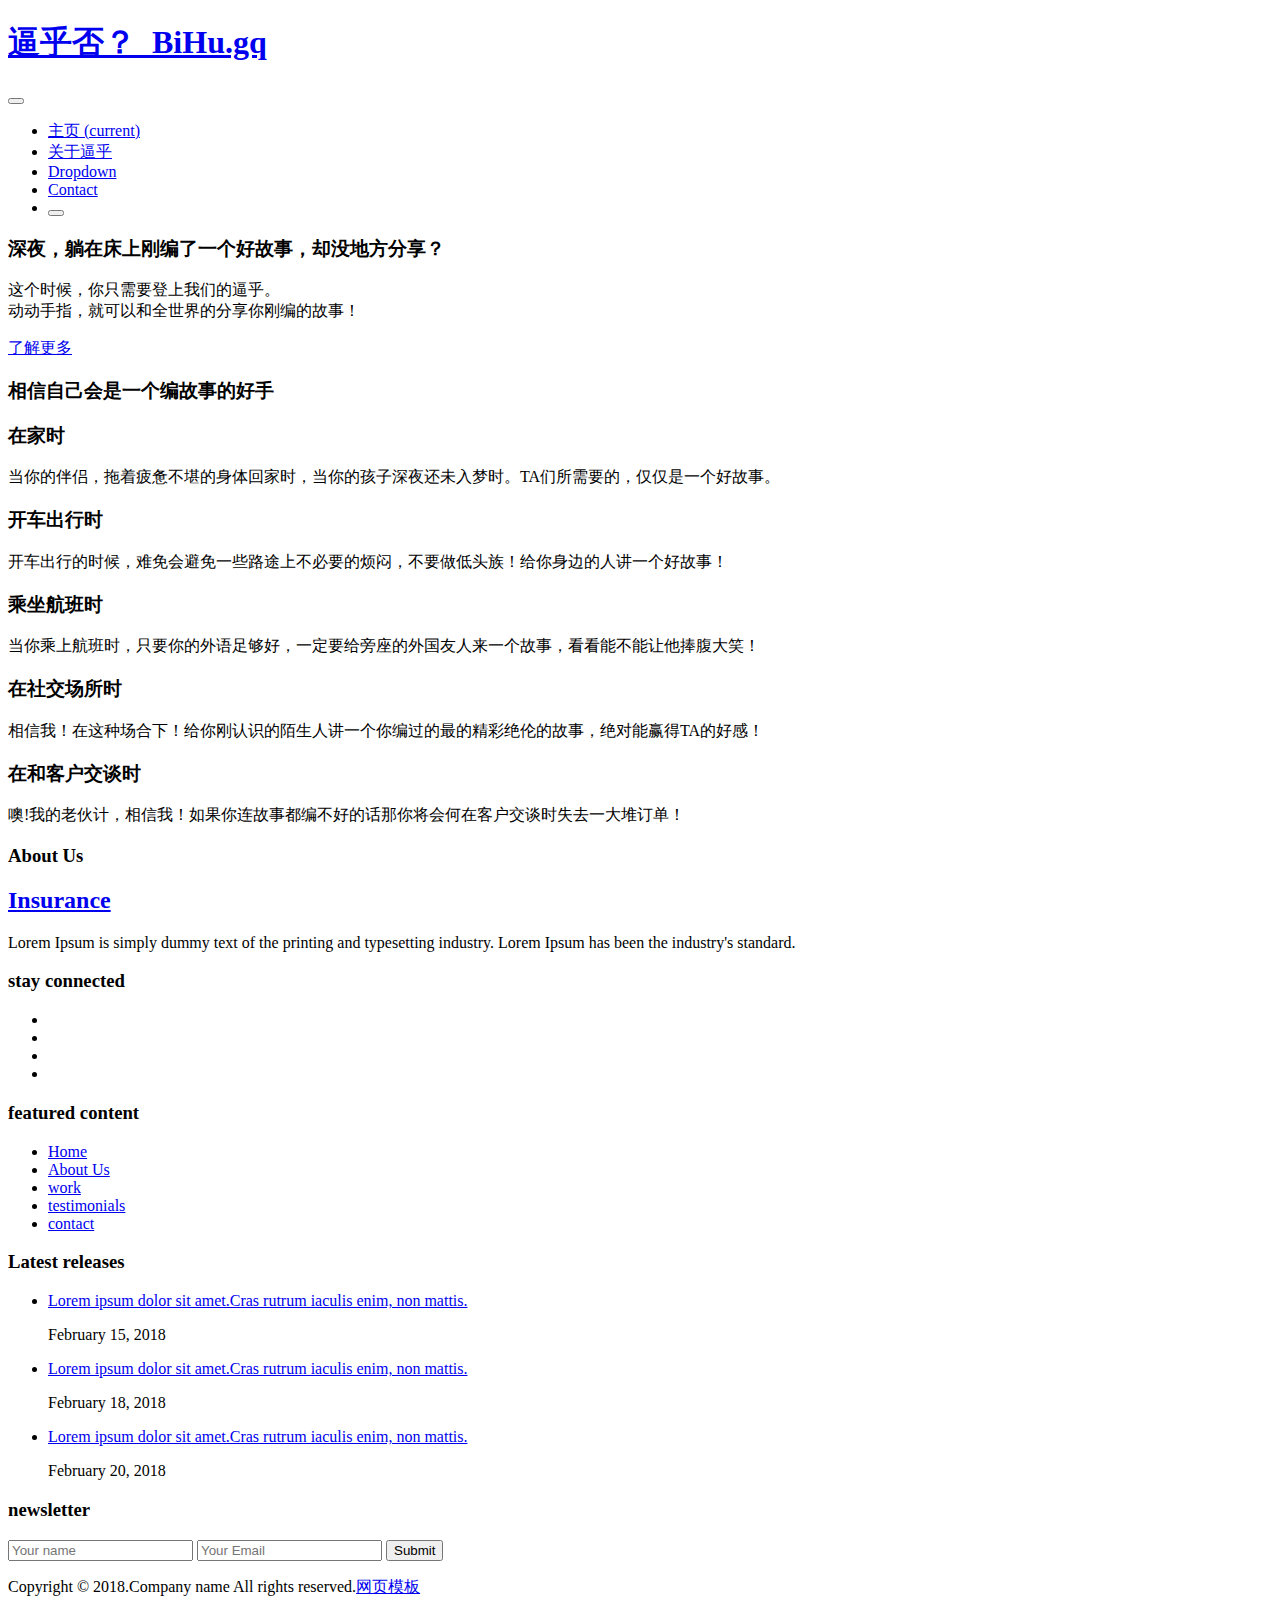
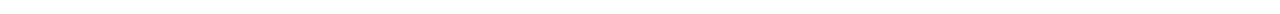
==== index.html @ 13746185 "Add files via upload" ====
<!DOCTYPE html>
<html lang="zxx">

<head>
    <title>Home</title>
    <meta name="viewport" content="width=device-width, initial-scale=1">
    <meta charset="utf-8" />
    <meta name="keywords" content="" />
    <script>
        addEventListener("load", function () {
            setTimeout(hideURLbar, 0);
        }, false);

        function hideURLbar() {
            window.scrollTo(0, 1);
        }
    </script>
    <!-- Custom Theme files -->
    <link href="css/bootstrap.css" type="text/css" rel="stylesheet" media="all">
    <link href="css/style.css" type="text/css" rel="stylesheet" media="all">
    <!-- how it works -->
    <link href="css/timeline.css" type="text/css" rel="stylesheet" media="all">
    <!-- grid hover -->
    <link href="css/hover.css" type="text/css" rel="stylesheet" media="all">
    <!-- font-awesome icons -->
    <link href="css/fontawesome-all.min.css" rel="stylesheet">
    <!-- //Custom Theme files -->
    <!-- online-fonts -->
    <link href="http://fonts.googleapis.com/css?family=Raleway:100,100i,200,200i,300,300i,400,400i,500,500i,600,600i,700,700i,800,800i,900,900i"
        rel="stylesheet">
    <!-- //online-fonts -->
</head>

<body>
    <!-- banner -->
    <div class="banner" id="home">
        <!-- header -->
        <header>
            <nav class="navbar navbar-expand-lg navbar-light bg-gradient-secondary">
                <h1>
                    <a class="navbar-brand text-white" href="index.html">
                        逼乎否？&nbsp;&nbsp;BiHu.gq
                    </a>
                </h1>
                <button class="navbar-toggler ml-md-auto" type="button" data-toggle="collapse" data-target="#navbarSupportedContent"
                    aria-controls="navbarSupportedContent" aria-expanded="false" aria-label="Toggle navigation">
                    <span class="navbar-toggler-icon"></span>
                </button>
                <div class="collapse navbar-collapse" id="navbarSupportedContent">
                    <ul class="navbar-nav ml-lg-auto text-center">
                        <li class="nav-item active  mr-lg-3 mt-lg-0 mt-3">
                            <a class="nav-link" href="index.html">主页
                                <span class="sr-only">(current)</span>
                            </a>
                        </li>
                        <li class="nav-item  mr-lg-3 mt-lg-0 mt-3">
                            <a class="nav-link scroll" href="#about">关于逼乎</a>
                        </li>
                        <li class="nav-item dropdown mr-lg-3 mt-lg-0 mt-3">
                            <a class="nav-link dropdown-toggle" href="#" id="navbarDropdown" role="button" data-toggle="dropdown"
                                aria-haspopup="true" aria-expanded="false">
                                Dropdown
                            </a>                        
                        </li>
                        <li class="nav-item mr-lg-3 mt-lg-0 mt-3">
                            <a class="nav-link scroll" href="#contact">Contact</a>
                        </li>
                        <li>
                        	<a href="join.html">
                        		
                        		<button type="button" class="btn  ml-lg-2 w3ls-btn" data-toggle="modal" aria-pressed="false"
                        		    data-target="#exampleModal">
                        		    <i class="far fa-user-circle"></i>
                        		</button>
                        	</a>
                        </li>
                    </ul>
                </div>

            </nav>
        </header>
        <!-- //header -->
        <div class="container">
            <div class="banner-text">
                <div class="slider-info">
                    <h3>深夜，躺在床上刚编了一个好故事，却没地方分享？</h3>
                    <p class="text-white mt-sm-4 mt-2">这个时候，你只需要登上我们的逼乎。</br>动动手指，就可以和全世界的分享你刚编的故事！</p>
                    <a class="btn btn-primary mt-4 agile-link-bnr scroll" href="#about" role="button">了解更多</a>
                </div>
            </div>
        </div>
    </div>
    <!-- //banner -->
    <!-- about -->
    <div class="about-w3sec py-sm-5" id="about">
        <div class="container py-5">
            <div class="title-section pb-4">
                <h3 class="main-title-agile">相信自己会是一个编故事的好手</h3>
                <span class="title-line">
                </span>
            </div>
            <div class="ins-sec1">
                <div class="row">
                    <div class="col-lg-4">
                        <div class="abt-block mb-lg-0 mb-5">
                            <div class="serv_abs serv_bottom">
                                <i class="fas fa-home"></i>
                            </div>
                            <h3>在家时</h3>
                            <p>当你的伴侣，拖着疲惫不堪的身体回家时，当你的孩子深夜还未入梦时。TA们所需要的，仅仅是一个好故事。</p>
                        </div>
                    </div>
                    <div class="col-lg-4 my-lg-0 my-md-5">
                        <div class="abt-block">
                            <div class="serv_abs serv_bottom">
                                <i class="fas fa-car"></i>
                            </div>
                            <h3>开车出行时</h3>
                            <p>开车出行的时候，难免会避免一些路途上不必要的烦闷，不要做低头族！给你身边的人讲一个好故事！</p>
                        </div>
                    </div>
                    <div class="col-lg-4 mt-lg-0 mt-md-5">
                        <div class="abt-block mt-md-0 mt-5">
                            <div class="serv_abs serv_bottom">
                                <i class="fas fa-plane"></i>
                            </div>
                            <h3>乘坐航班时</h3>
                            <p>当你乘上航班时，只要你的外语足够好，一定要给旁座的外国友人来一个故事，看看能不能让他捧腹大笑！</p>
                        </div>
                    </div>
                </div>
                <div class="row mt-lg-5">
                    <div class="col-lg-8 mx-auto mt-5">
                        <div class="row">
                            <div class="col-lg-6 my-lg-0 my-md-5">
                                <div class="abt-block">
                                    <div class="serv_abs  serv_bottom">
                                        <i class="fas fa-hand-holding-heart"></i>
                                    </div>
                                    <h3>在社交场所时</h3>
                                    <p>相信我！在这种场合下！给你刚认识的陌生人讲一个你编过的最的精彩绝伦的故事，绝对能赢得TA的好感！
                                    </p>
                                </div>
                            </div>
                            <div class="col-lg-6 mt-lg-0 mt-5">
                                <div class="abt-block">
                                    <div class="serv_abs  serv_bottom">
                                        <i class="fas fa-hand-holding-usd"></i>
                                    </div>
                                    <h3>在和客户交谈时</h3>
                                    <p>噢!我的老伙计，相信我！如果你连故事都编不好的话那你将会何在客户交谈时失去一大堆订单！
                                    </p>
                                </div>
                            </div>
                        </div>
                    </div>
                </div>
            </div>
        </div>
    </div>
    <!-- //about -->
    <!-- footer -->
    <div class="footerv4-w3ls" id="footer">
        <div class="footerv4-top">
            <div class="container">
                <div class="row">
                    <div class="col-lg-3 col-sm-6 footv4-left">
                        <h3>About Us</h3>
                        <h2>
                            <a href="index.html">Insurance</a>
                        </h2>
                        <p class="text-white">Lorem Ipsum is simply dummy text of the printing and typesetting
                            industry. Lorem Ipsum
                            has
                            been
                            the
                            industry's standard.</p>
                        <div class="footerv4-social">
                            <h3>stay connected</h3>
                            <ul>
                                <li>
                                    <a href="#">
                                        <span class="fab fa-facebook-f icon_facebook"></span>
                                    </a>
                                </li>
                                <li>
                                    <a href="#">
                                        <span class="fab fa-twitter icon_twitter"></span>
                                    </a>
                                </li>
                                <li>
                                    <a href="#">
                                        <span class="fab fa-dribbble icon_dribbble"></span>
                                    </a>
                                </li>
                                <li>
                                    <a href="#">
                                        <span class="fab fa-google-plus icon_g_plus"></span>
                                    </a>
                                </li>
                            </ul>
                        </div>
                        <!-- //footer social -->

                    </div>
                    <div class="col-lg-3 col-sm-6 footv4-content mt-sm-0 mt-4">
                        <h3>featured content</h3>
                        <ul class="v4-content">
                            <li>
                                <a href="index.html">Home</a>
                            </li>
                            <li>
                                <a href="#about" class="scroll">About Us</a>
                            </li>
                            <li>
                                <a href="#work" class="scroll">work</a>
                            </li>
                            <li>
                                <a href="#testi" class="scroll">testimonials</a>
                            </li>
                            <li>
                                <a href="#contact" class="scroll">contact</a>
                            </li>
                        </ul>
                    </div>
                    <div class="col-lg-3 footv4-left fv4-g3 my-lg-0 my-4">
                        <h3>Latest releases</h3>
                        <ul class="v4-rel">
                            <li>
                                <a href="#">
                                    Lorem ipsum dolor sit amet.Cras rutrum iaculis enim, non mattis.
                                </a>
                                <p class="text-white">February 15, 2018</p>
                            </li>
                            <li>
                                <a href="#">
                                    Lorem ipsum dolor sit amet.Cras rutrum iaculis enim, non mattis.
                                </a>
                                <p class="text-white">February 18, 2018</p>
                            </li>
                            <li>
                                <a href="#">
                                    Lorem ipsum dolor sit amet.Cras rutrum iaculis enim, non mattis.
                                </a>
                                <p class="text-white">February 20, 2018</p>
                            </li>
                        </ul>
                    </div>
                    <div class="col-lg-3 footv4-left">
                        <h3>newsletter</h3>
                        <form action="#" method="post">
                            <input type="text" placeholder="Your name" name="name" required>
                            <input type="email" placeholder="Your Email" name="email" required>
                            <input type="submit" value="Submit">
                        </form>
                    </div>
                </div>
            </div>
            <!-- /footerv4-top -->
        </div>
    </div>
    <!-- //footer -->
    <div class="cpy-right">
        <p>Copyright &copy; 2018.Company name All rights reserved.<a target="_blank" href="http://www.bihu.gq/">&#x7F51;&#x9875;&#x6A21;&#x677F;</a>
        </p>
    </div>
</body>

</html>
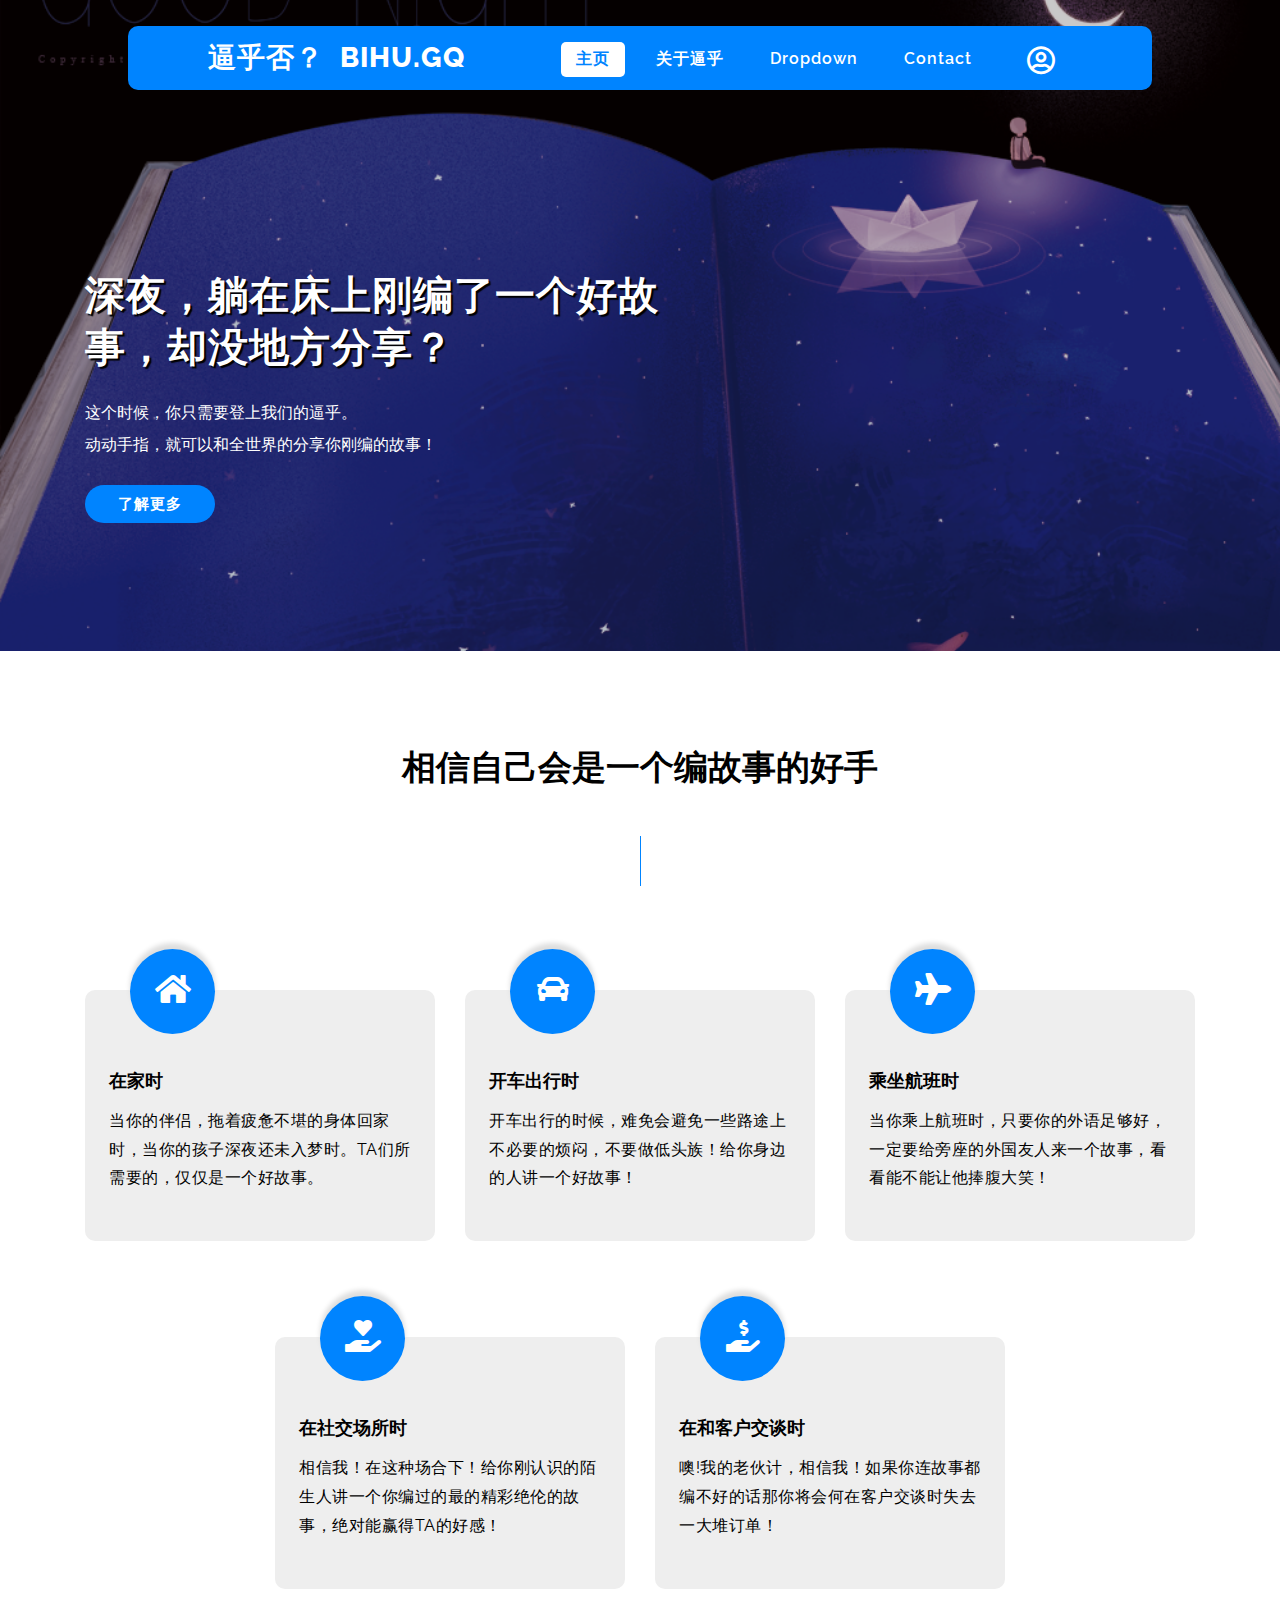
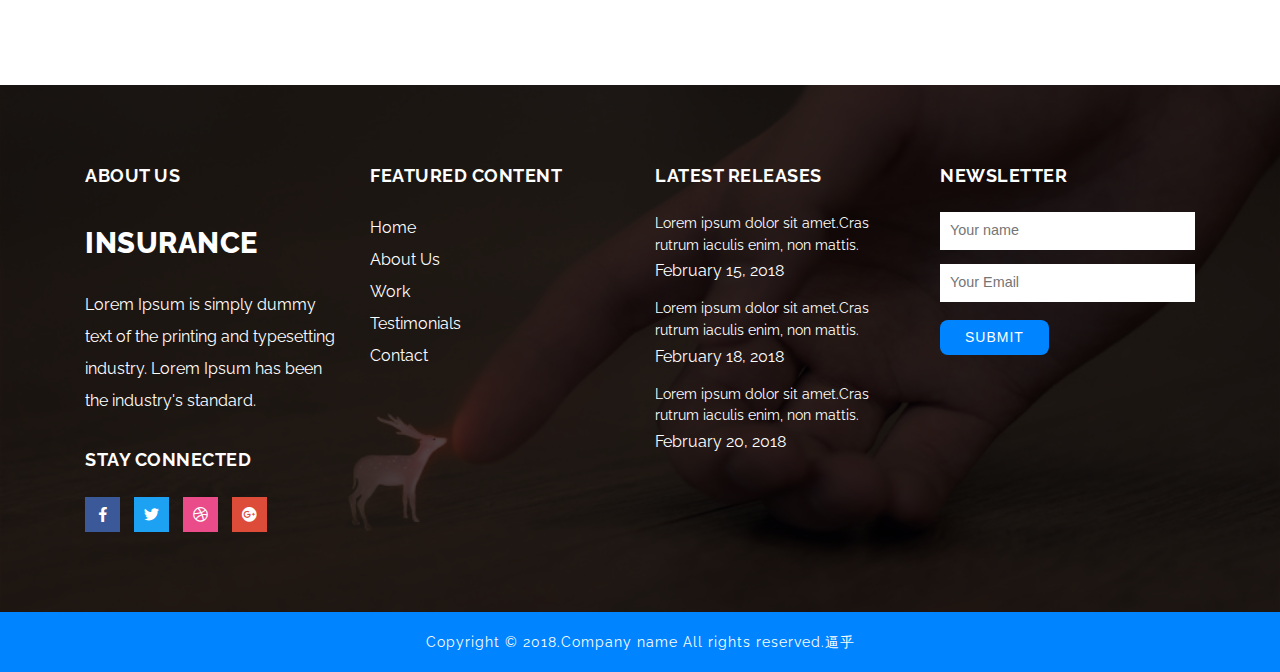
==== commit a0c4faf8: "Update index.html" ====
--- a/index.html
+++ b/index.html
@@ -261,9 +261,9 @@
     </div>
     <!-- //footer -->
     <div class="cpy-right">
-        <p>Copyright &copy; 2018.Company name All rights reserved.<a target="_blank" href="http://www.bihu.gq/">&#x7F51;&#x9875;&#x6A21;&#x677F;</a>
+        <p>Copyright &copy; 2018.Company name All rights reserved.<a  href="http://www.bihu.gq/">逼乎</a>
         </p>
     </div>
 </body>
 
-</html>+</html>
--- a/css/style.css
+++ b/css/style.css
@@ -0,0 +1,1345 @@
+body {
+	margin: 0;
+	font-family: 'Raleway', sans-serif;
+	background: #fff;
+}
+
+body a,
+.slider-info a {
+	transition: 0.5s all;
+	-webkit-transition: 0.5s all;
+	-moz-transition: 0.5s all;
+	-o-transition: 0.5s all;
+	-ms-transition: 0.5s all;
+	text-decoration: none;
+	outline: none;
+}
+
+h1,
+h2,
+h3,
+h4,
+h5,
+h6 {
+	margin: 0;
+	font-family: 'Raleway', sans-serif;
+}
+
+p {
+	margin: 0;
+	color: #333;
+	font-size: 1em;
+	line-height: 2;
+}
+
+ul {
+	margin: 0;
+	padding: 0;
+}
+
+ul {
+	list-style-type: none;
+}
+
+body a:hover {
+	text-decoration: none;
+}
+
+body a:focus {
+	outline: none;
+	text-decoration: none;
+}
+
+.list-group-item {
+	background-color: transparent;
+}
+
+/*-- bottom-to-top --*/
+#toTop {
+	display: none;
+	text-decoration: none;
+	position: fixed;
+	bottom: 24px;
+	right: 3%;
+	overflow: hidden;
+	z-index: 999;
+	width: 32px;
+	height: 32px;
+	border: none;
+	text-indent: 100%;
+	background: url(../images/move-top.png) no-repeat 0px 0px;
+}
+
+#toTopHover {
+	width: 32px;
+	height: 32px;
+	display: block;
+	overflow: hidden;
+	float: right;
+	opacity: 0;
+	-moz-opacity: 0;
+	filter: alpha(opacity=0);
+}
+
+/*-- //bottom-to-top --*/
+/* header */
+header h1,
+footer h2 {
+	line-height: 0;
+}
+
+.navbar-light {
+	padding: 0.4em 5em;
+	position: absolute;
+	z-index: 999;
+	width: 80%;
+	left: 10%;
+	top: 4%;
+	background: #0084FF;
+	border-radius: 10px;
+}
+
+a.navbar-brand {
+	font-family: 'Raleway', sans-serif;
+	text-transform: uppercase;
+	font-weight: 800;
+	font-size: 0.7em;
+	letter-spacing: 1px;
+}
+
+a.navbar-brand i {
+	color: rgba(0, 0, 0, 0.18);
+	font-size: 2em;
+}
+
+.navbar-light .navbar-nav .nav-link {
+	font-weight: 600;
+	text-align: center;
+	text-transform: capitalize;
+	color: #fff;
+	padding: 5px 15px;
+	-webkit-transition: 0.5s all ease;
+	-moz-transition: 0.5s all ease;
+	-o-transition: 0.5s all ease;
+	-ms-transition: 0.5s all ease;
+	font-size: 1em;
+	letter-spacing: 1px;
+	height: 35px;
+}
+
+ul.navbar-nav.ml-lg-auto.text-center {
+	margin-top: 10px;
+}
+
+.navbar-light .navbar-nav .nav-link:hover,
+.navbar-light .navbar-nav .nav-link:focus,
+.navbar-light .navbar-nav .show>.nav-link,
+.navbar-light .navbar-nav .active>.nav-link,
+.navbar-light .navbar-nav .nav-link.show,
+.navbar-light .navbar-nav .nav-link.active {
+	color: #0084FF;
+	background: #fff;
+	border-radius: 5px;
+	height: 35px;
+}
+
+.dropdown-item {
+	color: #fff;
+}
+
+.dropdown-item,
+.dropdown-item.active,
+.dropdown-item:active {
+	background-color: white;
+	color: #000 !important;
+	font-weight: 600;
+	text-transform: capitalize;
+}
+
+.w3ls-btn {
+	font-weight: 600;
+	background: transparent;
+	padding: 4px 15px;
+	letter-spacing: 1px;
+	color: #fff;
+	text-transform: capitalize;
+}
+
+.w3ls-btn i {
+	font-size: 1.8em;
+	color: #fff;
+}
+
+/*-- //header --*/
+/* banner */
+.banner {
+	background: url(../images/banner.jpg) center no-repeat;
+	-webkit-background-size: cover;
+	-moz-background-size: cover;
+	-o-background-size: cover;
+	-ms-background-size: cover;
+	background-size: cover;
+	position: relative;
+	z-index: 0;
+}
+
+.banner:before {
+	position: absolute;
+	content: '';
+	background: rgba(0, 0, 0, 0.21);
+	width: 100%;
+	height: 100%;
+	top: 0;
+	left: 0;
+	z-index: -1;
+}
+
+.banner-text {
+	padding: 21vw 0 10vw;
+	box-sizing: border-box;
+}
+
+.slider-info {
+	width: 600px;
+}
+
+.slider-info h3 {
+	font-size: 3em;
+	text-transform: uppercase;
+	color: #fff;
+	word-spacing: 5px;
+	letter-spacing: 1px;
+	text-shadow: 2px 2px 1px #000;
+	font-weight: 800;
+	line-height: 1.3;
+}
+
+.agile-link-bnr {
+	padding: 8px 33px;
+	color: #fff;
+	font-weight: 600;
+	letter-spacing: 1px;
+	font-size: 15px;
+	background: #0084FF;
+	border: none;
+	text-transform: capitalize;
+	border-radius: 30px;
+}
+
+.agile-link-cnt {
+	padding: 15px 40px;
+	color: #fff;
+	letter-spacing: 2px;
+	font-size: 16px;
+	background: #00bbf3;
+	border: none;
+	border-radius: 30px;
+	text-transform: uppercase;
+}
+
+footer {
+	background: #000;
+}
+
+.agile-contact-top h4 {
+    text-transform: capitalize;
+    font-weight: 600;
+    margin-bottom: 10px;
+    font-size: 1.5em;
+    color: #000;
+}
+
+.fv3-contact {
+	padding: 0.5rem 1rem;
+}
+
+label {
+	display: inline-block;
+	margin-bottom: .5rem;
+	color: #000;
+	font-weight: 600;
+}
+
+.form-control {
+	background-color: #fff;
+	border: none;
+}
+
+.close {
+	font-size: 1.5rem;
+	color: #fff;
+	text-shadow: none;
+	opacity: 1;
+}
+
+ul.social-iconsv2 li {
+	display: inline-block;
+	border-radius: 50%;
+}
+
+ul.social-iconsv2 li a {
+	text-decoration: none;
+	font-size: 16px;
+}
+
+ul.social-iconsv2 li a i.fab {
+	font-size: 18px;
+	line-height: 38px;
+	width: 30px;
+	height: 37px;
+	color: #000;
+	margin-right: 15px;
+	border-radius: 50%;
+	background-color: transparent;
+	transition: all 0.5s ease-in-out;
+	-webkit-transition: all 0.5s ease-in-out;
+	-moz-transition: all 0.5s ease-in-out;
+	-o-transition: all 0.5s ease-in-out;
+	-ms-transition: all 0.5s ease-in-out;
+}
+
+ul.list-agileits li a {
+	color: #333;
+	text-transform: uppercase;
+	font-weight: 600;
+	font-size: 14px;
+}
+
+ul.social-iconsv2 li:first-child a {
+	color: #3b5998;
+}
+
+ul.social-iconsv2 li:last-child {
+	color: #287bbc;
+}
+
+.fv3-contact p {
+	font-weight: 600;
+}
+
+.fv3-contact p a {
+	color: #333;
+}
+
+/* //banner */
+.cpy-right p {
+	letter-spacing: 1px;
+	font-size: 14px;
+	color: #fff;
+}
+
+/* //end fixed social */
+
+/* section title */
+h3.main-title-agile {
+	text-transform: capitalize;
+	font-weight: 800;
+	font-size: 2.1em;
+	color: #000;
+	margin-bottom: 15px;
+	text-align: center;
+}
+
+.title-section {
+	position: relative;
+}
+
+span.title-line {
+	background-color: #0084FF;
+	height: 50px;
+	display: block;
+	width: 1px;
+	margin: 3em auto 0;
+}
+
+.ins-sec1 {
+	margin-top: 5em;
+}
+
+/* //section title */
+/* services */
+h4.sec-title {
+	display: block;
+	text-transform: capitalize;
+	font-weight: 600;
+	color: #00a199;
+	font-size: 32px;
+}
+
+h4.sec-title small {
+	color: #222;
+	display: block;
+	font-size: 23px;
+	margin-bottom: 18px;
+}
+
+.abt-block i {
+	font-size: 2em;
+	color: #fff;
+	line-height: 2.5;
+}
+
+.abt-block h3 {
+	font-size: 1.1em;
+	font-weight: 600;
+	color: #000;
+	text-transform: uppercase;
+}
+
+.abt-block p {
+	line-height: 1.8;
+	margin-top: 1em;
+	color: #000;
+	letter-spacing: 0.5px;
+}
+
+.abt-block {
+	padding: 5em 1.5em 3em;
+	position: relative;
+	border-radius: 10px;
+	background: #eee;
+}
+
+.serv_abs {
+	position: absolute;
+	top: -41px;
+	left: 45px;
+	width: 85px;
+	height: 85px;
+	border-radius: 50%;
+	background: #0084FF;
+	box-shadow: 0px -6px 5px rgb(222, 222, 222);
+	text-align: center;
+}
+
+h5.agile-title {
+	color: #000;
+	font-size: 1.6em;
+	line-height: 1.5;
+	font-weight: 600;
+	letter-spacing: 2px;
+	word-spacing: 1px;
+	font-family: 'Raleway', sans-serif;
+	max-width: 750px;
+}
+
+h3.agile-title {
+	font-size: 1.2em;
+	line-height: 36px;
+	font-weight: 600;
+	letter-spacing: 4.7px;
+}
+
+i.fas.fa-quote-left {
+	font-size: 2em;
+	color: #e2e2e2;
+}
+
+.about-right-text {
+	font-size: 1.1em;
+	color: #000;
+	font-weight: 600;
+}
+
+h5.abt-right {
+	color: #7c43b8;
+	font-size: 2em;
+	text-transform: capitalize;
+	font-style: italic;
+	font-weight: 800;
+	margin-top: 1em;
+}
+
+/* //services */
+.serv_bottom {
+	background: #0084FF;
+}
+
+h4.agile-ser_bot {
+	font-size: 2.5em;
+	letter-spacing: 4px;
+	word-spacing: 3px;
+}
+
+a.serv_link {
+	color: #000;
+	font-weight: bold;
+	letter-spacing: 1px;
+	word-spacing: 3px;
+}
+
+.serv_bottom h5 {
+	letter-spacing: 5px;
+	word-spacing: 3px;
+}
+
+.serv_bottom h5 {
+	letter-spacing: 10px;
+	word-spacing: 23px;
+}
+
+/* //view more *services/
+/* stats */
+section.agile_stats {
+	background: url(../images/slide.jpg) no-repeat center;
+	background-size: cover;
+	background-attachment: fixed;
+	position: relative;
+	z-index: 0;
+}
+
+section.agile_stats:before {
+	position: absolute;
+	width: 100%;
+	left: 0;
+	top: 0;
+	height: 100%;
+	content: '';
+	background: rgba(0, 147, 208, 0.51);
+	z-index: -1;
+}
+
+.counter i {
+	font-size: 2em;
+	color: #fff;
+}
+
+.timer {
+	font-size: 3em;
+	font-weight: 600;
+}
+
+/* //stats */
+/*-- text Slider --*/
+.testimonials {
+	background: #0093d0;
+}
+
+#slider {
+	box-shadow: none;
+	-moz-box-shadow: none;
+	-webkit-box-shadow: none;
+	margin: 0 auto;
+}
+
+.rslides_tabs {
+	list-style: none;
+	padding: 0;
+	background: rgba(0, 0, 0, .25);
+	box-shadow: 0 0 1px rgba(255, 255, 255, .3), inset 0 0 5px rgba(0, 0, 0, 1.0);
+	-moz-box-shadow: 0 0 1px rgba(255, 255, 255, .3), inset 0 0 5px rgba(0, 0, 0, 1.0);
+	-webkit-box-shadow: 0 0 1px rgba(255, 255, 255, .3), inset 0 0 5px rgba(0, 0, 0, 1.0);
+	font-size: 18px;
+	list-style: none;
+	margin: 0 auto 50px;
+	max-width: 540px;
+	padding: 10px 0;
+	text-align: center;
+	width: 100%;
+}
+
+.rslides_tabs li {
+	display: inline;
+	float: none;
+	margin-right: 1px;
+}
+
+.rslides_tabs a {
+	width: auto;
+	line-height: 20px;
+	padding: 9px 20px;
+	height: auto;
+	background: transparent;
+	display: inline;
+}
+
+.rslides_tabs li:first-child {
+	margin-left: 0;
+}
+
+.rslides_tabs .rslides_here a {
+	background: rgba(255, 255, 255, .1);
+	color: #fff;
+	font-weight: bold;
+}
+
+.events {
+	list-style: none;
+}
+
+.callbacks_container {
+	position: relative;
+}
+
+ul.callbacks_tabs {
+	position: absolute;
+	z-index: 2;
+	right: 10%;
+	bottom: 50px;
+}
+
+.callbacks_tabs a {
+	visibility: hidden;
+}
+
+.callbacks_tabs a:after {
+	content: "\f111";
+	font-size: 0;
+	visibility: visible;
+	display: inline-block;
+	height: 10px;
+	width: 10px;
+	border-radius: 50%;
+	background: #000;
+	opacity: 0.5;
+}
+
+.callbacks_here a:after {
+	background: #fff;
+}
+
+.testi-agile p i {
+	color: #e3ebef;
+	font-size: 2em;
+	margin-right: 15px;
+}
+
+.testi-pos span {
+	color: #eee;
+}
+
+/*
+.callbacks_nav {
+	position: absolute;
+	-webkit-tap-highlight-color: rgba(0, 0, 0, 0);
+	top: 78%;
+	opacity: 0.7;
+	z-index: 3;
+	text-indent: -9999px;
+	overflow: hidden;
+	text-decoration: none;
+	height: 34px;
+	width: 34px;
+	background: url("../images/left.png") no-repeat 0px 0px;
+}
+.callbacks_nav.prev {
+	left: auto;
+	background: url("../images/back.png") no-repeat 0px 0px;
+	left: 18em;
+}
+.callbacks_nav.next {
+	left: auto;
+	background: url("../images/next.png") no-repeat 0px 0px;
+	right: 18em;
+}
+.callbacks_nav:active {
+	opacity: 1.0;
+}
+.callbacks2_nav:active {
+	opacity: 1.0;
+}*/
+#slider-pager a {
+	display: inline-block;
+}
+
+#slider-pager span {
+	float: left;
+}
+
+#slider-pager span {
+	width: 100px;
+	height: 15px;
+	background: #fff;
+	display: inline-block;
+	border-radius: 30em;
+	opacity: 0.6;
+}
+
+#slider-pager .rslides_here a {
+	background: #FFF;
+	border-radius: 30em;
+	opacity: 1;
+}
+
+#slider-pager a {
+	padding: 0;
+}
+
+#slider-pager li {
+	display: inline-block;
+}
+
+.rslides {
+	position: relative;
+	list-style: none;
+	overflow: hidden;
+	padding: 0;
+	margin: 0;
+	width: 100%;
+}
+
+.rslides li {
+	-webkit-backface-visibility: hidden;
+	position: absolute;
+	display: none;
+	left: 0%;
+	top: 0;
+	width: 100%;
+}
+
+.rslides li {
+	position: relative;
+	display: block;
+	float: none;
+}
+
+.rslides img {
+	height: auto;
+	border: 0;
+}
+
+.callbacks_tabs li {
+	display: inline-block;
+}
+
+.callbacks_tabs a {
+	visibility: hidden;
+	width: 20px;
+	line-height: 19px;
+	height: 20px;
+	text-align: center;
+	color: #000;
+	font-weight: 600;
+	display: block;
+	background: #fff;
+	border-radius: 50%;
+}
+
+.callbacks_tabs a:hover {
+	background: #1165f3;
+	color: #fff;
+}
+
+.testi-pos h4 {
+	text-transform: uppercase;
+	font-size: 1em;
+	color: #fff;
+	font-weight: 600;
+	letter-spacing: 3px;
+	margin-bottom: 5px;
+}
+
+.testi-agile h4 {
+	color: #000;
+	font-size: 1em;
+	text-transform: capitalize;
+	margin: 1em 0 0.5em;
+	font-weight: bold;
+}
+
+.testi-agile p {
+	letter-spacing: 1px;
+	width: 90%;
+	margin: 1em auto 0;
+	color: #eee;
+	line-height: 40px;
+	padding: 1em 2em 3em;
+}
+
+/* //testimonials */
+/*---------------*/
+/***** Layla *****/
+/*---------------*/
+figure.effect-layla {
+	background: #18a367;
+}
+
+figure.effect-layla img {
+	background: #18a367;
+}
+
+figure.effect-layla figcaption::before,
+figure.effect-layla figcaption::after {
+	position: absolute;
+	content: '';
+	opacity: 0;
+}
+
+figure.effect-layla figcaption::before {
+	top: 25px;
+	right: 25px;
+	bottom: 25px;
+	left: 25px;
+	border-top: 1px solid #fff;
+	border-bottom: 1px solid #fff;
+	-webkit-transform: scale(0, 1);
+	transform: scale(0, 1);
+	-webkit-transform-origin: 0 0;
+	transform-origin: 0 0;
+}
+
+figure.effect-layla figcaption::after {
+	top: 25px;
+	right: 25px;
+	bottom: 25px;
+	left: 25px;
+	border-right: 1px solid #fff;
+	border-left: 1px solid #fff;
+	-webkit-transform: scale(1, 0);
+	transform: scale(1, 0);
+	-webkit-transform-origin: 100% 0;
+	transform-origin: 100% 0;
+}
+
+figure.effect-layla h4 {
+	padding-top: 26%;
+	letter-spacing: 1px;
+	-webkit-transition: -webkit-transform 0.35s;
+	transition: transform 0.35s;
+	font-size: 1em;
+	text-transform: capitalize;
+	font-weight: 600;
+}
+
+figure.effect-layla p {
+	padding: 0.5em 2em;
+	text-transform: none;
+	opacity: 0;
+	-webkit-transform: translate3d(0, -10px, 0);
+	transform: translate3d(0, -10px, 0);
+}
+
+figure.effect-layla img,
+figure.effect-layla figcaption::before,
+figure.effect-layla figcaption::after,
+figure.effect-layla p {
+	-webkit-transition: opacity 0.35s, -webkit-transform 0.35s;
+	transition: opacity 0.35s, transform 0.35s;
+}
+
+figure.effect-layla:hover img {
+	-webkit-transform: translate3d(0, 0, 0);
+	transform: translate3d(0, 0, 0);
+}
+
+figure.effect-layla:hover figcaption::before,
+figure.effect-layla:hover figcaption::after {
+	opacity: 1;
+	-webkit-transform: scale(1);
+	transform: scale(1);
+}
+
+figure.effect-layla:hover h4,
+figure.effect-layla:hover p {
+	opacity: 1;
+	-webkit-transform: translate3d(0, 0, 0);
+	transform: translate3d(0, 0, 0);
+}
+
+figure.effect-layla:hover figcaption::after,
+figure.effect-layla:hover h4,
+figure.effect-layla:hover p,
+figure.effect-layla:hover img {
+	-webkit-transition-delay: 0.15s;
+	transition-delay: 0.15s;
+}
+
+/* footer variant4 */
+ul.bottom-links-agile {
+	border-top: 1px solid #1a1d1d;
+	border-bottom: 1px solid #1a1d1d;
+	padding: 1.5em 0;
+	margin: 3em 0;
+}
+
+ul.bottom-links-agile li {
+	display: inline-block;
+	margin: 0 2em;
+}
+
+ul.bottom-links-agile li:last-child {
+	float: right;
+}
+
+ul.bottom-links-agile li a.active,
+ul.bottom-links-agile li a:hover {
+	color: #34c663;
+}
+
+ul.bottom-links-agile li a {
+	font-size: 14px;
+	color: #606161;
+	text-transform: uppercase;
+	letter-spacing: 1px;
+}
+
+.footerv4-top {
+	padding: 5em 0;
+	background: url(../images/bg.jpg) no-repeat center;
+	background-size: cover;
+	position: relative;
+}
+
+.footerv4-top:before {
+	content: '';
+	background: rgba(0, 0, 0, 0.67);
+	position: absolute;
+	width: 100%;
+	height: 100%;
+	left: 0;
+	top: 0;
+}
+
+.footerv4-top h3 {
+	font-size: 1.1em;
+	color: #fff;
+	text-transform: uppercase;
+	margin-bottom: 1.5em;
+	letter-spacing: 0.5px;
+	font-weight: 700;
+}
+
+ul.v4-rel li a {
+	color: #fff;
+	font-size: 0.9em;
+	display: block;
+}
+
+.footv4-left h2 a {
+	font-size: 0.9em;
+	letter-spacing: 0.5px;
+	color: #fff !important;
+	padding: 14px 0 0;
+	display: block;
+	position: relative;
+	margin-bottom: 1em;
+	font-weight: 800;
+	text-transform: uppercase;
+}
+
+.footer {
+	background: #283645;
+	padding: 1em 0;
+	text-align: center;
+}
+
+.footer p {
+	color: #fff;
+	font-size: 1em;
+}
+
+.footer p a {
+	color: #fff;
+}
+
+.footer p a:hover {
+	color: #ED4F2E;
+}
+
+.footv4-left ul.v4-rel li {
+	display: block;
+	list-style-type: none;
+	margin-bottom: 10px;
+}
+
+ul.v4-content li {
+	display: block;
+	line-height: 2;
+}
+
+ul.v4-content li a {
+	color: #fff;
+	text-transform: capitalize;
+	font-size: 1em;
+}
+
+.footv4-left input[type="text"],
+.footv4-left input[type="email"] {
+	width: 100%;
+	color: #000;
+	background: #FFF;
+	padding: 8px 10px;
+	outline: none;
+	border: none;
+	font-size: 0.9em;
+	margin-bottom: 1em;
+	font-family: 'Roboto', sans-serif;
+}
+
+.footv4-left textarea {
+	width: 100%;
+	color: #fff;
+	background: #fff;
+	padding: 10px 10px;
+	outline: none;
+	resize: none;
+	height: 10em;
+	border: none;
+	font-size: 13px;
+	margin-bottom: 1em;
+	font-family: 'Roboto', sans-serif;
+}
+
+.footv4-left form input[type=submit] {
+	color: #fff;
+	padding: 7px 25px;
+	font-size: 14px;
+	cursor: pointer;
+	background: #0084FF;
+	margin: 4px 0 0 0px;
+	outline: none;
+	text-transform: uppercase;
+	border-radius: 8px;
+	border: none;
+	transition: 0.5s all ease;
+	-webkit-transition: 0.5s all ease;
+	-moz-transition: 0.5s all ease;
+	-o-transition: 0.5s all ease;
+	-ms-transition: 0.5s all ease;
+	font-family: 'Roboto', sans-serif;
+	letter-spacing: 1px;
+}
+
+.footv4-left form input[type=submit]:hover {
+	background: #000;
+	color: #fff;
+}
+
+.footerv4-social ul li {
+	display: inline-block;
+}
+
+span.icon_twitter {
+	background: #1da1f2;
+}
+
+span.icon_facebook {
+	background: #3b5998;
+}
+
+span.icon_dribbble {
+	background: #ea4c89;
+}
+
+span.icon_g_plus {
+	background: #dd4b39;
+}
+
+.footerv4-social ul li a {
+	color: #212121;
+}
+
+.footerv4-social ul li span {
+	margin-right: 10px;
+	color: #fff;
+	padding: 10px;
+	width: 35px;
+	height: 35px;
+	font-size: 15px;
+	text-align: center;
+}
+
+.footerv4-social ul {
+	margin: 1.5em 0 0;
+}
+
+.footerv4-social ul li a {
+	color: #212121;
+}
+
+.footerv4-social ul li:hover a {
+	color: #fff;
+	text-decoration: none;
+}
+
+.footerv4-social {
+	margin-top: 2em;
+}
+
+.cpy-right {
+	padding: 1em 0;
+	background: #0084FF;
+	text-align: center;
+}
+
+.cpy-right p a {
+	color: #fff;
+}
+
+/* -- Responsive code -- */
+@media screen and (max-width: 1366px) {
+	.slider-info h3 {
+		font-size: 2.5em;
+	}
+}
+
+@media screen and (max-width: 1080px) {
+	.navbar-light {
+		padding: 0.4em 2em;
+	}
+
+	figure.effect-layla h4 {
+		padding-top: 17%;
+	}
+}
+
+@media screen and (max-width: 1050px) {
+	.slider-info h3 {
+		font-size: 2.3em;
+	}
+
+	figure.effect-layla h4 {
+		font-size: 0.9em;
+	}
+}
+
+@media screen and (max-width: 991px) {
+	.navbar-light {
+		padding: 1em 2em;
+		border-radius: 10px;
+	}
+
+	.timer {
+		font-size: 2.5em;
+	}
+
+	figure.effect-layla h4 {
+		padding-top: 30%;
+	}
+}
+
+@media screen and (max-width: 900px) {
+	.slider-info h3 {
+		font-size: 2.1em;
+	}
+
+	.testi-agile p {
+		width: 96%;
+		padding: 1em 0em 3em;
+	}
+}
+
+@media screen and (max-width: 768px) {
+	.slider-info h3 {
+		font-size: 1.8em;
+	}
+
+	.slider-info {
+		width: 510px;
+	}
+	.testi-agile p {
+		line-height: 30px;
+	}
+}
+
+@media screen and (max-width: 736px) {
+	.footerv4-top {
+		padding: 3em 0;
+	}
+
+	span.title-line {
+		margin: 1em auto 0;
+	}
+
+	.serv_abs {
+		width: 60px;
+		height: 60px;
+	}
+
+	.serv_abs {
+		top: -25px;
+	}
+
+	.ins-sec1 {
+		margin-top: 4em;
+	}
+
+	.abt-block i {
+		font-size: 1.5em;
+		line-height: 60px;
+	}
+
+	.abt-block {
+		padding: 4em 1.5em 3em;
+	}
+}
+
+@media screen and (max-width: 667px) {
+	.slider-info h3 {
+		font-size: 1.6em;
+	}
+
+	.testi-agile p {
+		letter-spacing: 0.5px;
+		line-height: 30px;
+	}
+}
+
+@media screen and (max-width: 640px) {
+	.slider-info {
+		width: 430px;
+	}
+}
+
+@media screen and (max-width: 600px) {
+	.footv4-left h2 a {
+		font-size: 0.75em;
+	}
+}
+
+@media screen and (max-width: 568px) {
+	.slider-info h3 {
+		font-size: 1.5em;
+	}
+
+	h3.main-title-agile {
+		font-size: 1.8em;
+	}
+
+	.ins-sec1 {
+		margin-top: 3em;
+	}
+
+	.timer {
+		font-size: 2em;
+	}
+}
+
+@media screen and (max-width: 480px) {
+	.navbar-light {
+		padding: 0.5em 2em;
+	}
+
+	a.navbar-brand {
+		font-size: 0.6em;
+	}
+
+	.agile-link-bnr {
+		padding: 6px 24px;
+		letter-spacing: 0px;
+	}
+
+	.slider-info {
+		width: 320px;
+	}
+
+	p {
+		line-height: 1.5;
+	}
+
+	figure.effect-layla h4 {
+		padding-top: 23%;
+	}
+	.agile-contact-top h4 {
+		font-size: 1.2em;
+	}
+}
+
+@media screen and (max-width: 414px) {
+	.slider-info h3 {
+		font-size: 1.3em;
+	}
+
+	.footerv4-top h3 {
+		font-size: 1em;
+	}
+
+	p {
+		font-size: 0.95em;
+	}
+
+	h3.main-title-agile {
+		font-size: 1.6em;
+	}
+
+	.row.grid {
+		display: block;
+		max-width: 100%;
+		margin: 0 auto;
+	}
+
+	.row.grid .col-6 {
+		max-width: 100%;
+	}
+
+	figure.effect-layla h4 {
+		padding-top: 35%;
+	}
+}
+
+@media screen and (max-width: 384px) {
+	a.navbar-brand {
+		font-size: 0.5em;
+	}
+
+	.banner-text {
+		padding: 27vw 0 7vw;
+	}
+
+	.slider-info h3 {
+		font-size: 1em;
+	}
+
+	.slider-info {
+		width: 300px;
+	}
+
+	.abt-block {
+		padding: 4em 1.1em 2em;
+	}
+
+	.testi-pos h4 {
+		font-size: 0.9em;
+		letter-spacing: 1px;
+	}
+	.row.sub-w3l.my-3 {
+		display: block;
+	}
+	.col.forgot-w3l.text-right {
+		text-align: left !important;
+	}
+}
+
+@media screen and (max-width: 375px) {
+	.footerv4-top {
+		padding: 2em 0;
+	}
+
+	.timer {
+		font-size: 1.5em;
+	}
+
+	h3.main-title-agile {
+		font-size: 1.5em;
+	}
+
+	.fas.fa-quote-left {
+		font-size: 1.3em;
+	}
+	.modal-body {
+		padding: 0rem;
+	}
+}
+
+@media screen and (max-width: 320px) {
+	.navbar-light {
+		padding: 0.8em 1em;
+	}
+
+	.navbar-light {
+		padding: 0.5em 1em;
+	}
+
+	.abt-block h3 {
+		font-size: 1em;
+	}
+
+	h3.main-title-agile {
+		font-size: 1.4em;
+	}
+	.agile-link-bnr {
+		padding: 6px 20px;
+	}
+}
+
+/* -- //Responsive code -- */--- a/css/timeline.css
+++ b/css/timeline.css
@@ -0,0 +1,221 @@
+/******************* Timeline Demo - 2 *****************/
+.main-timeline2 {
+    padding-top: 50px;
+    overflow: hidden;
+    position: relative
+}
+
+.main-timeline2:before {
+    content: "";
+    width: 7px;
+    height: 100%;
+    background: #0093d0;
+    margin: 0 auto;
+    position: absolute;
+    top: 0px;
+    left: 0;
+    right: 0
+}
+
+.main-timeline2 .timeline {
+    width: 50%;
+    float: left;
+    padding: 20px 60px;
+    border-top: 7px solid #0093d0;
+    border-right: 7px solid #0093d0;
+    border-radius: 0 30px 0 0;
+    position: relative;
+    right: -3.5px
+}
+
+.main-timeline2 .icon {
+    display: block;
+    width: 50px;
+    height: 50px;
+    line-height: 50px;
+    border-radius: 50%;
+    background: #02b3e4;
+    border: 1px solid #fff;
+    text-align: center;
+    font-size: 25px;
+    color: #fff;
+    box-shadow: 0 0 0 2px #02b3e4;
+    position: absolute;
+    top: -30px;
+    left: 0
+}
+
+.main-timeline2 .timeline-content {
+    display: block;
+    padding: 30px;
+    border-radius: 20px;
+    background: #02b3e4;
+    color: #fff;
+    position: relative;
+}
+
+.main-timeline2 .timeline-content:hover {
+    text-decoration: none;
+    color: #fff
+}
+
+.main-timeline2 .timeline-content:after,
+.main-timeline2 .timeline-content:before {
+    content: "";
+    display: block;
+    width: 10px;
+    height: 50px;
+    border-radius: 10px;
+    background: #02b3e4;
+    border: 1px solid #fff;
+    position: absolute;
+    top: -35px;
+    left: 50px
+}
+
+.main-timeline2 .timeline-content:after {
+    left: auto;
+    right: 50px
+}
+
+.main-timeline2 .title {
+    font-size: 1em;
+    text-transform: capitalize;
+    color: #000;
+    margin-bottom: 1em;
+    font-weight: 600;
+    background: #fff;
+    border-radius: 5px;
+    display: inline-block;
+    padding: 6px 20px;
+}
+
+.main-timeline2 .description {
+    font-size: 0.9em;
+    color: #fff;
+}
+
+.main-timeline2 .timeline:nth-child(2n) {
+    border-right: none;
+    border-left: 7px solid #0093d0;
+    border-radius: 30px 0 0;
+    right: auto;
+    left: -3.5px
+}
+
+.main-timeline2 .timeline:nth-child(2n) .icon {
+    left: auto;
+    right: 0;
+    box-shadow: 0 0 0 2px #a951ed
+}
+
+.main-timeline2 .timeline:nth-child(2) {
+    margin-top: 130px
+}
+
+.main-timeline2 .timeline:nth-child(odd) {
+    margin: -130px 0 30px
+}
+
+.main-timeline2 .timeline:nth-child(even) {
+    margin-bottom: 80px
+}
+
+.main-timeline2 .timeline:first-child,
+.main-timeline2 .timeline:last-child:nth-child(even) {
+    margin: 0 0 30px
+}
+
+.main-timeline2 .timeline:nth-child(2n) .icon,
+.main-timeline2 .timeline:nth-child(2n) .timeline-content,
+.main-timeline2 .timeline:nth-child(2n) .timeline-content:after,
+.main-timeline2 .timeline:nth-child(2n) .timeline-content:before {
+    background: #a951ed
+}
+
+.main-timeline2 .timeline:nth-child(3n) .icon,
+.main-timeline2 .timeline:nth-child(3n) .timeline-content,
+.main-timeline2 .timeline:nth-child(3n) .timeline-content:after,
+.main-timeline2 .timeline:nth-child(3n) .timeline-content:before {
+    background: #02ccba
+}
+
+.main-timeline2 .timeline:nth-child(3n) .icon {
+    box-shadow: 0 0 0 2px #02ccba
+}
+
+.main-timeline2 .timeline:nth-child(4n) .icon,
+.main-timeline2 .timeline:nth-child(4n) .timeline-content,
+.main-timeline2 .timeline:nth-child(4n) .timeline-content:after,
+.main-timeline2 .timeline:nth-child(4n) .timeline-content:before {
+    background: #ecb101
+}
+
+.main-timeline2 .timeline:nth-child(4n) .icon {
+    box-shadow: 0 0 0 2px #ecb101
+}
+
+@media only screen and (max-width:991px) {
+    .main-timeline2 .title {
+        font-size: 0.85em;
+        padding: 6px 15px;
+    }
+}
+
+@media only screen and (max-width:767px) {
+    .main-timeline2:before {
+        left: 0;
+        right: auto
+    }
+
+    .main-timeline2 .timeline,
+    .main-timeline2 .timeline:nth-child(even),
+    .main-timeline2 .timeline:nth-child(odd) {
+        width: 100%;
+        float: none;
+        padding: 20px 30px;
+        margin: 0 0 30px;
+        border-right: none;
+        border-left: 7px solid #0093d0;
+        border-radius: 30px 0 0;
+        right: auto;
+        left: 0
+    }
+
+    .main-timeline2 .icon {
+        left: auto;
+        right: 0
+    }
+}
+
+@media only screen and (max-width:736px) {
+    .main-timeline2 {
+        overflow: visible;
+        padding-top: 0;
+    }
+
+    .main-timeline2 .timeline:first-child,
+    .main-timeline2 .timeline:last-child:nth-child(even) {
+        margin: 0 0 0px;
+    }
+
+    .main-timeline2:before {
+        top: 27px;
+    }
+}
+
+@media only screen and (max-width:375px) {
+
+    .main-timeline2 .timeline,
+    .main-timeline2 .timeline:nth-child(even),
+    .main-timeline2 .timeline:nth-child(odd) {
+        padding: 30px 25px;
+    }
+}
+
+@media only screen and (max-width:320px) {
+
+    .main-timeline2 .timeline-content {
+        padding: 23px 17px;
+    }
+}--- a/css/hover.css
+++ b/css/hover.css
@@ -0,0 +1,73 @@
+
+
+.grid {
+	position: relative;
+	text-align: center;
+}
+
+/* Common style */
+.grid figure {
+    position: relative;
+    overflow: hidden;
+    background: #3085a3;
+    text-align: center;
+}
+.grid figure img {
+	position: relative;
+	display: block;
+	min-height: 100%;
+	max-width: 100%;
+}
+
+.grid figure figcaption {
+	color: #fff;
+	text-transform: uppercase;
+	font-size: 1.25em;
+	-webkit-backface-visibility: hidden;
+	backface-visibility: hidden;
+}
+
+
+.grid figure figcaption, .grid figure figcaption > a {
+    position: absolute;
+    top: 0;
+    left: 0;
+    width: 100%;
+    height: 100%;
+    background: rgba(32, 71, 129, 0.42);
+}
+.grid figure figcaption:hover {
+    background: rgba(22, 63, 124, 0.7);
+}
+/* Anchor will cover the whole item by default */
+/* For some effects it will show as a button */
+.grid figure figcaption > a {
+	z-index: 1000;
+	text-indent: 200%;
+	white-space: nowrap;
+	font-size: 0;
+	opacity: 0;
+}
+
+.grid figure h2 {
+	word-spacing: -0.15em;
+	font-weight: 300;
+}
+
+.grid figure h2 span {
+	font-weight: 800;
+}
+
+.grid figure h2,
+.grid figure p {
+	margin: 0;
+}
+
+.grid figure p {
+    letter-spacing: 1px;
+    font-size: 68.5%;
+    color: #eee;
+    padding-top: 1em;
+}
+
+/* Individual effects */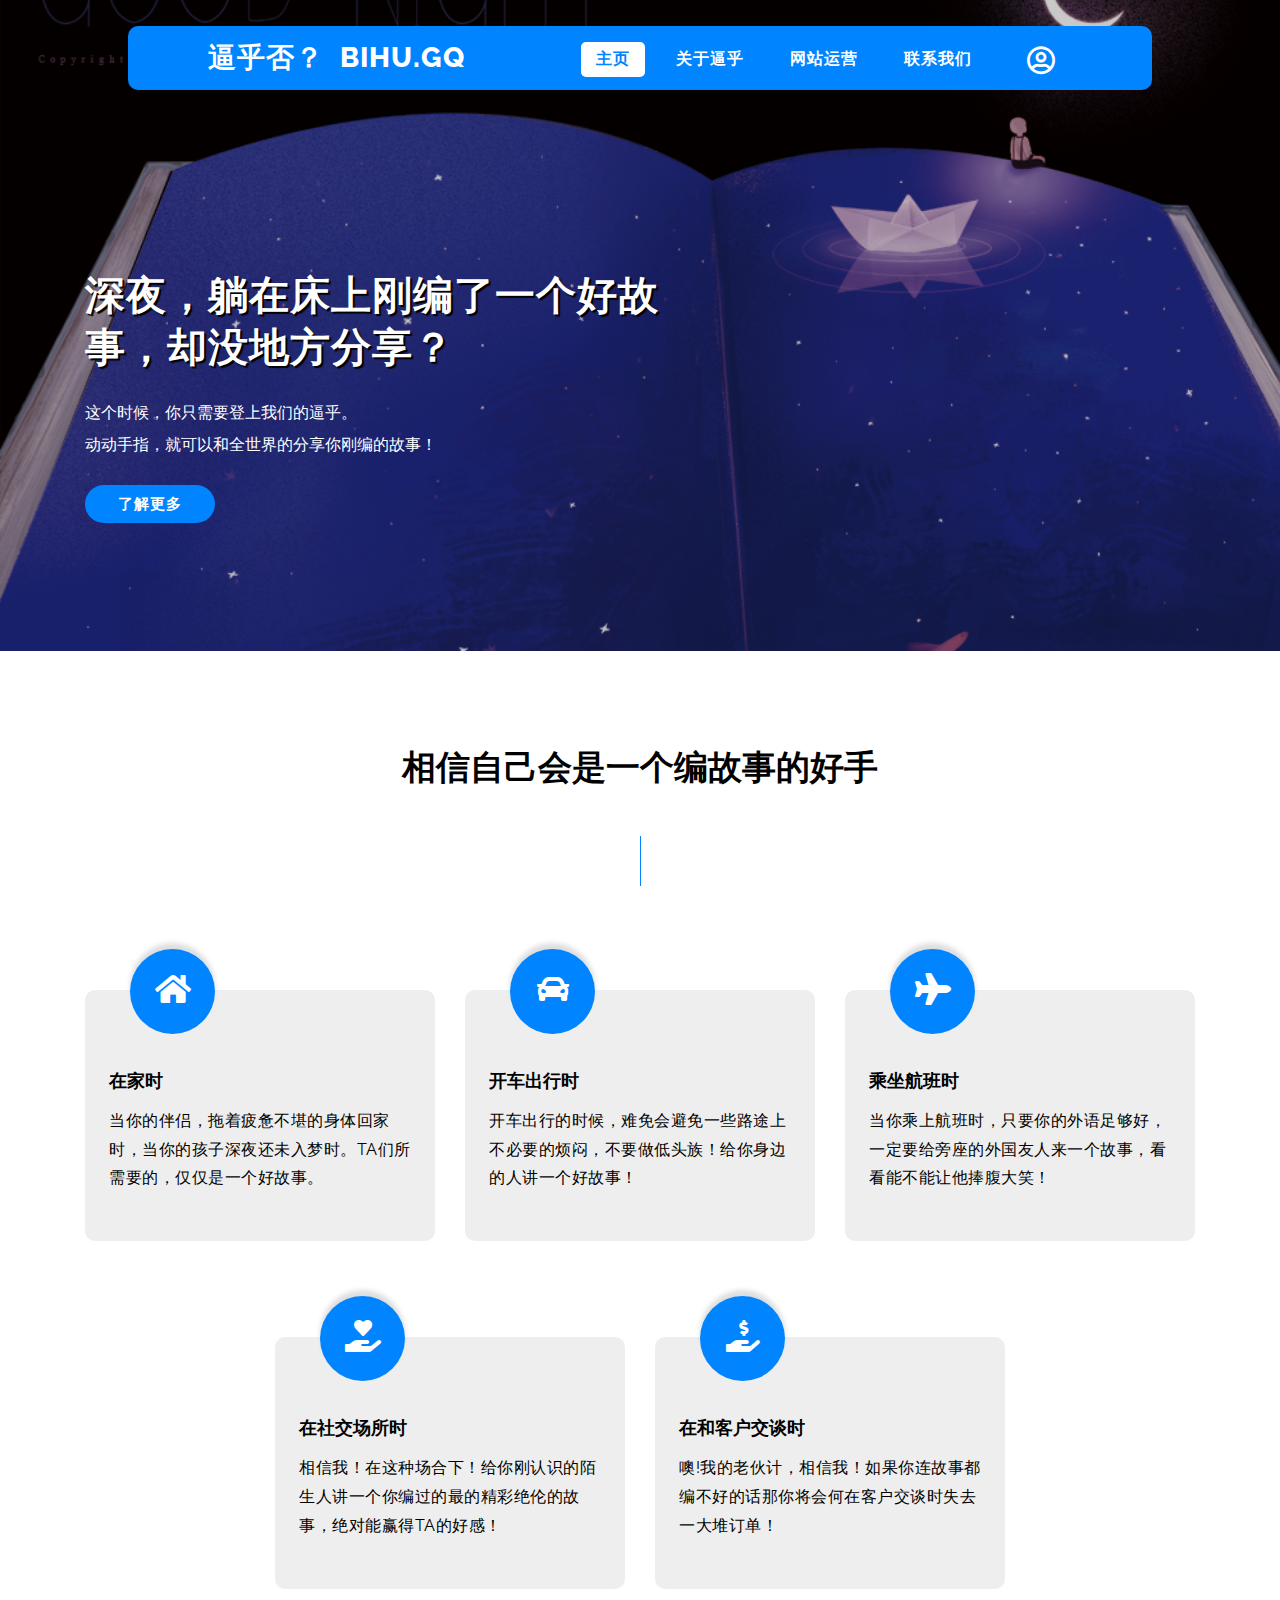
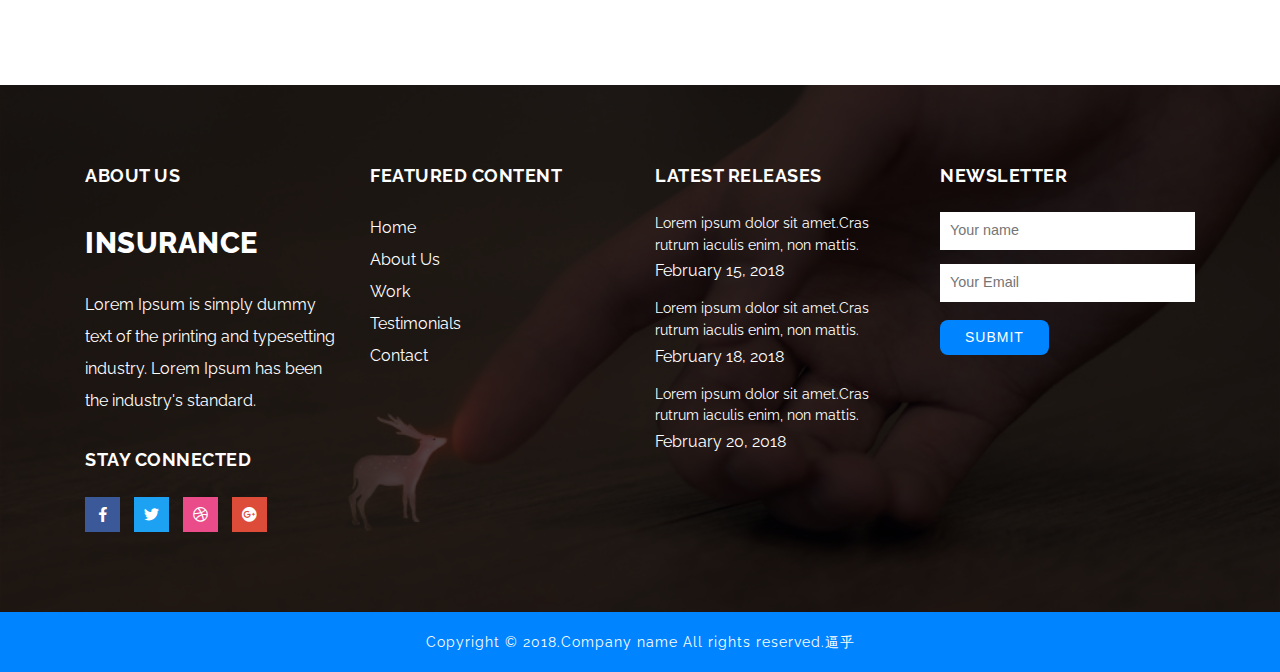
==== commit f9f841ff: "Update index.html" ====
--- a/index.html
+++ b/index.html
@@ -59,11 +59,11 @@
                         <li class="nav-item dropdown mr-lg-3 mt-lg-0 mt-3">
                             <a class="nav-link dropdown-toggle" href="#" id="navbarDropdown" role="button" data-toggle="dropdown"
                                 aria-haspopup="true" aria-expanded="false">
-                                Dropdown
+                                网站运营
                             </a>                        
                         </li>
                         <li class="nav-item mr-lg-3 mt-lg-0 mt-3">
-                            <a class="nav-link scroll" href="#contact">Contact</a>
+                            <a class="nav-link scroll" href="#contact">联系我们</a>
                         </li>
                         <li>
                         	<a href="join.html">
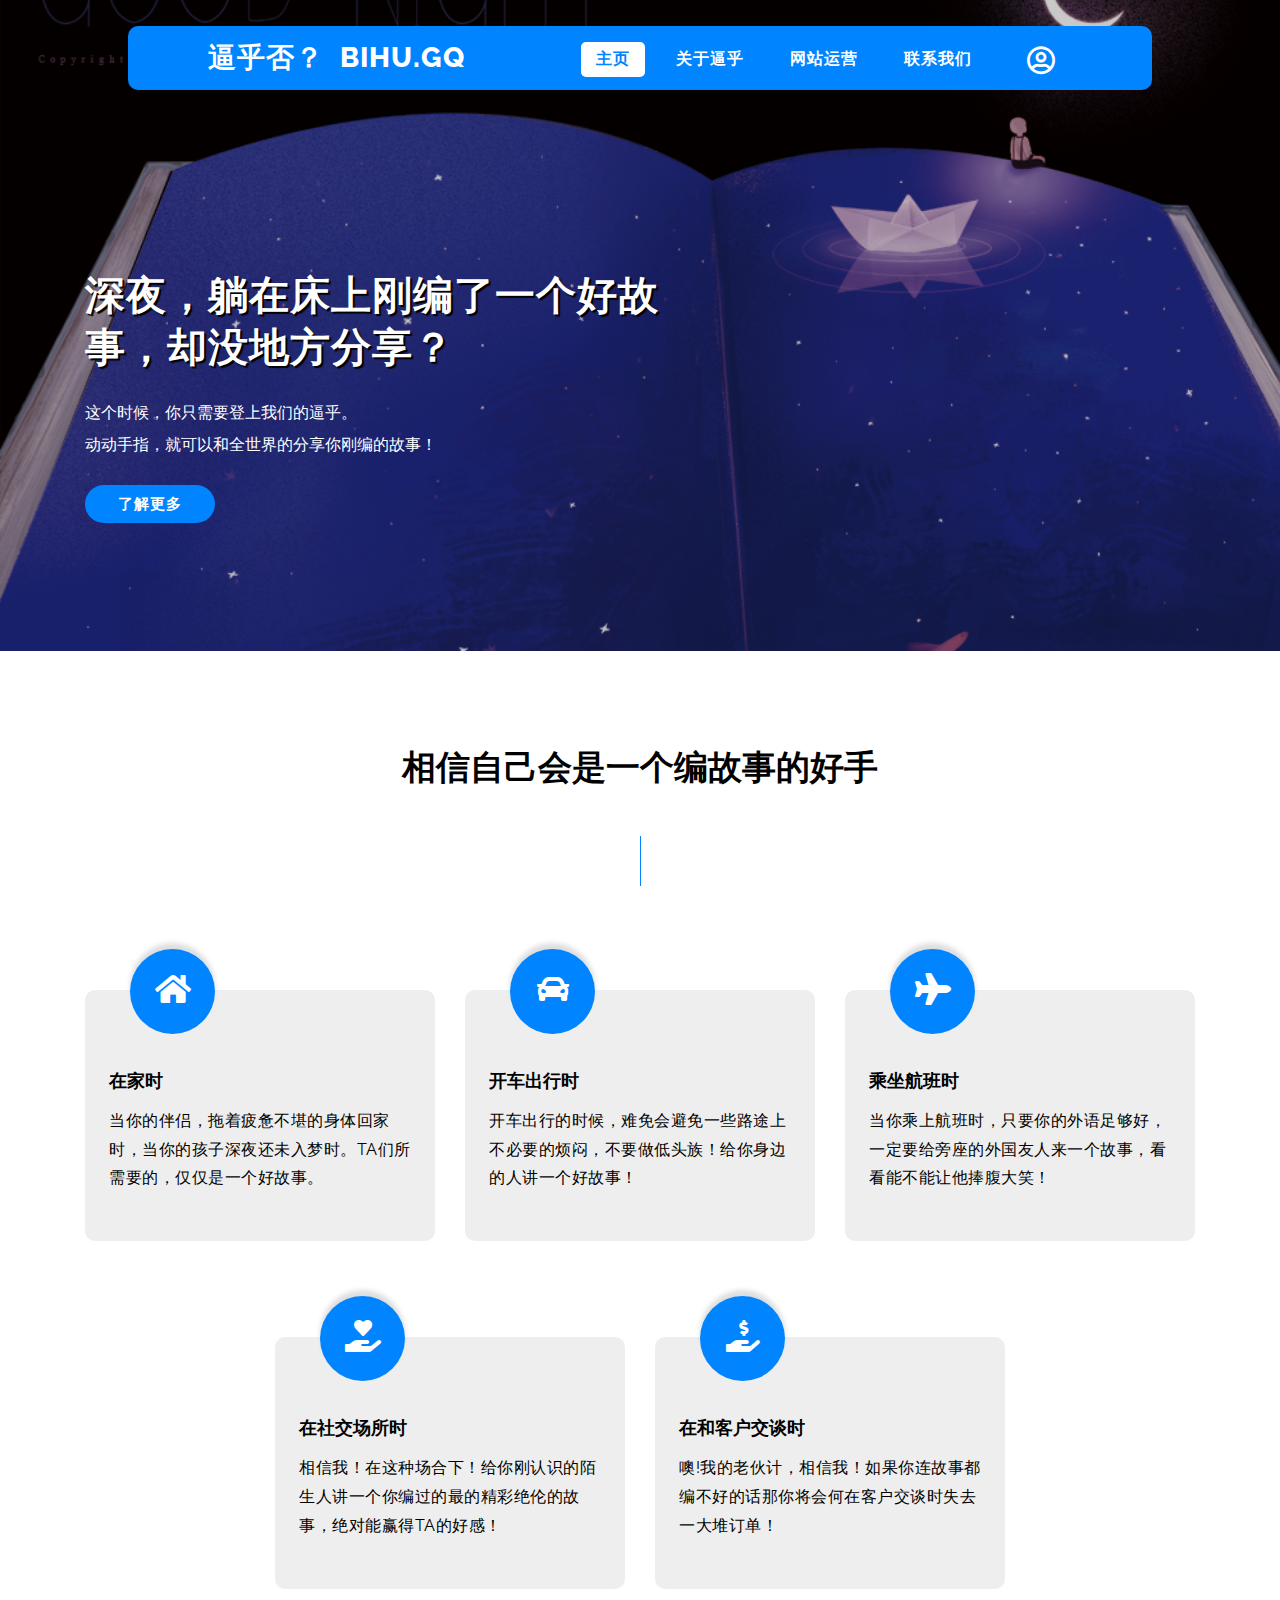
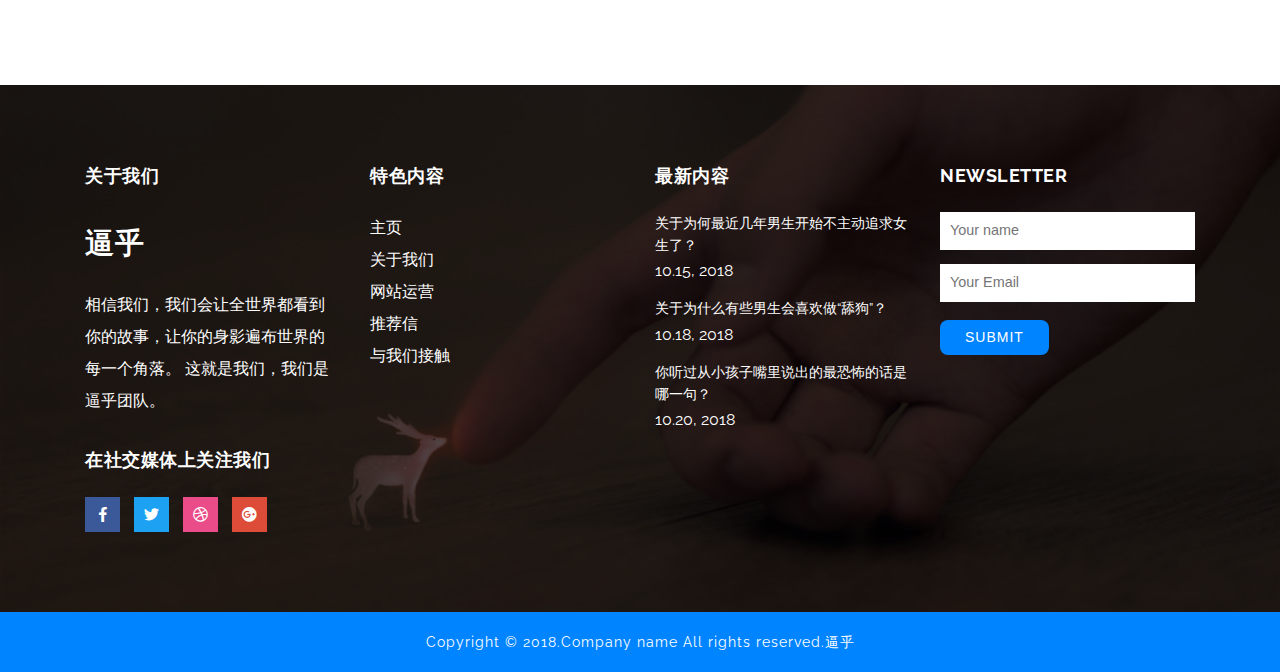
==== commit e3426d97: "Update index.html" ====
--- a/index.html
+++ b/index.html
@@ -165,18 +165,14 @@
             <div class="container">
                 <div class="row">
                     <div class="col-lg-3 col-sm-6 footv4-left">
-                        <h3>About Us</h3>
+                        <h3>关于我们</h3>
                         <h2>
-                            <a href="index.html">Insurance</a>
+                            <a href="index.html">逼乎</a>
                         </h2>
-                        <p class="text-white">Lorem Ipsum is simply dummy text of the printing and typesetting
-                            industry. Lorem Ipsum
-                            has
-                            been
-                            the
-                            industry's standard.</p>
+                        <p class="text-white">相信我们，我们会让全世界都看到你的故事，让你的身影遍布世界的每一个角落。
+                            这就是我们，我们是逼乎团队。</p>
                         <div class="footerv4-social">
-                            <h3>stay connected</h3>
+                            <h3>在社交媒体上关注我们</h3>
                             <ul>
                                 <li>
                                     <a href="#">
@@ -204,45 +200,45 @@
 
                     </div>
                     <div class="col-lg-3 col-sm-6 footv4-content mt-sm-0 mt-4">
-                        <h3>featured content</h3>
+                        <h3>特色内容</h3>
                         <ul class="v4-content">
                             <li>
-                                <a href="index.html">Home</a>
-                            </li>
-                            <li>
-                                <a href="#about" class="scroll">About Us</a>
-                            </li>
-                            <li>
-                                <a href="#work" class="scroll">work</a>
-                            </li>
-                            <li>
-                                <a href="#testi" class="scroll">testimonials</a>
-                            </li>
-                            <li>
-                                <a href="#contact" class="scroll">contact</a>
+                                <a href="index.html">主页</a>
+                            </li>
+                            <li>
+                                <a href="#about" class="scroll">关于我们</a>
+                            </li>
+                            <li>
+                                <a href="#work" class="scroll">网站运营</a>
+                            </li>
+                            <li>
+                                <a href="#testi" class="scroll">推荐信</a>
+                            </li>
+                            <li>
+                                <a href="#contact" class="scroll">与我们接触</a>
                             </li>
                         </ul>
                     </div>
                     <div class="col-lg-3 footv4-left fv4-g3 my-lg-0 my-4">
-                        <h3>Latest releases</h3>
+                        <h3>最新内容</h3>
                         <ul class="v4-rel">
                             <li>
                                 <a href="#">
-                                    Lorem ipsum dolor sit amet.Cras rutrum iaculis enim, non mattis.
+                                    关于为何最近几年男生开始不主动追求女生了？
                                 </a>
-                                <p class="text-white">February 15, 2018</p>
+                                <p class="text-white">10.15, 2018</p>
                             </li>
                             <li>
                                 <a href="#">
-                                    Lorem ipsum dolor sit amet.Cras rutrum iaculis enim, non mattis.
+                                    关于为什么有些男生会喜欢做“舔狗”？
                                 </a>
-                                <p class="text-white">February 18, 2018</p>
+                                <p class="text-white">10.18, 2018</p>
                             </li>
                             <li>
                                 <a href="#">
-                                    Lorem ipsum dolor sit amet.Cras rutrum iaculis enim, non mattis.
+                                    你听过从小孩子嘴里说出的最恐怖的话是哪一句？
                                 </a>
-                                <p class="text-white">February 20, 2018</p>
+                                <p class="text-white"> 10.20, 2018</p>
                             </li>
                         </ul>
                     </div>
@@ -259,6 +255,7 @@
             <!-- /footerv4-top -->
         </div>
     </div>
+
     <!-- //footer -->
     <div class="cpy-right">
         <p>Copyright &copy; 2018.Company name All rights reserved.<a  href="http://www.bihu.gq/">逼乎</a>
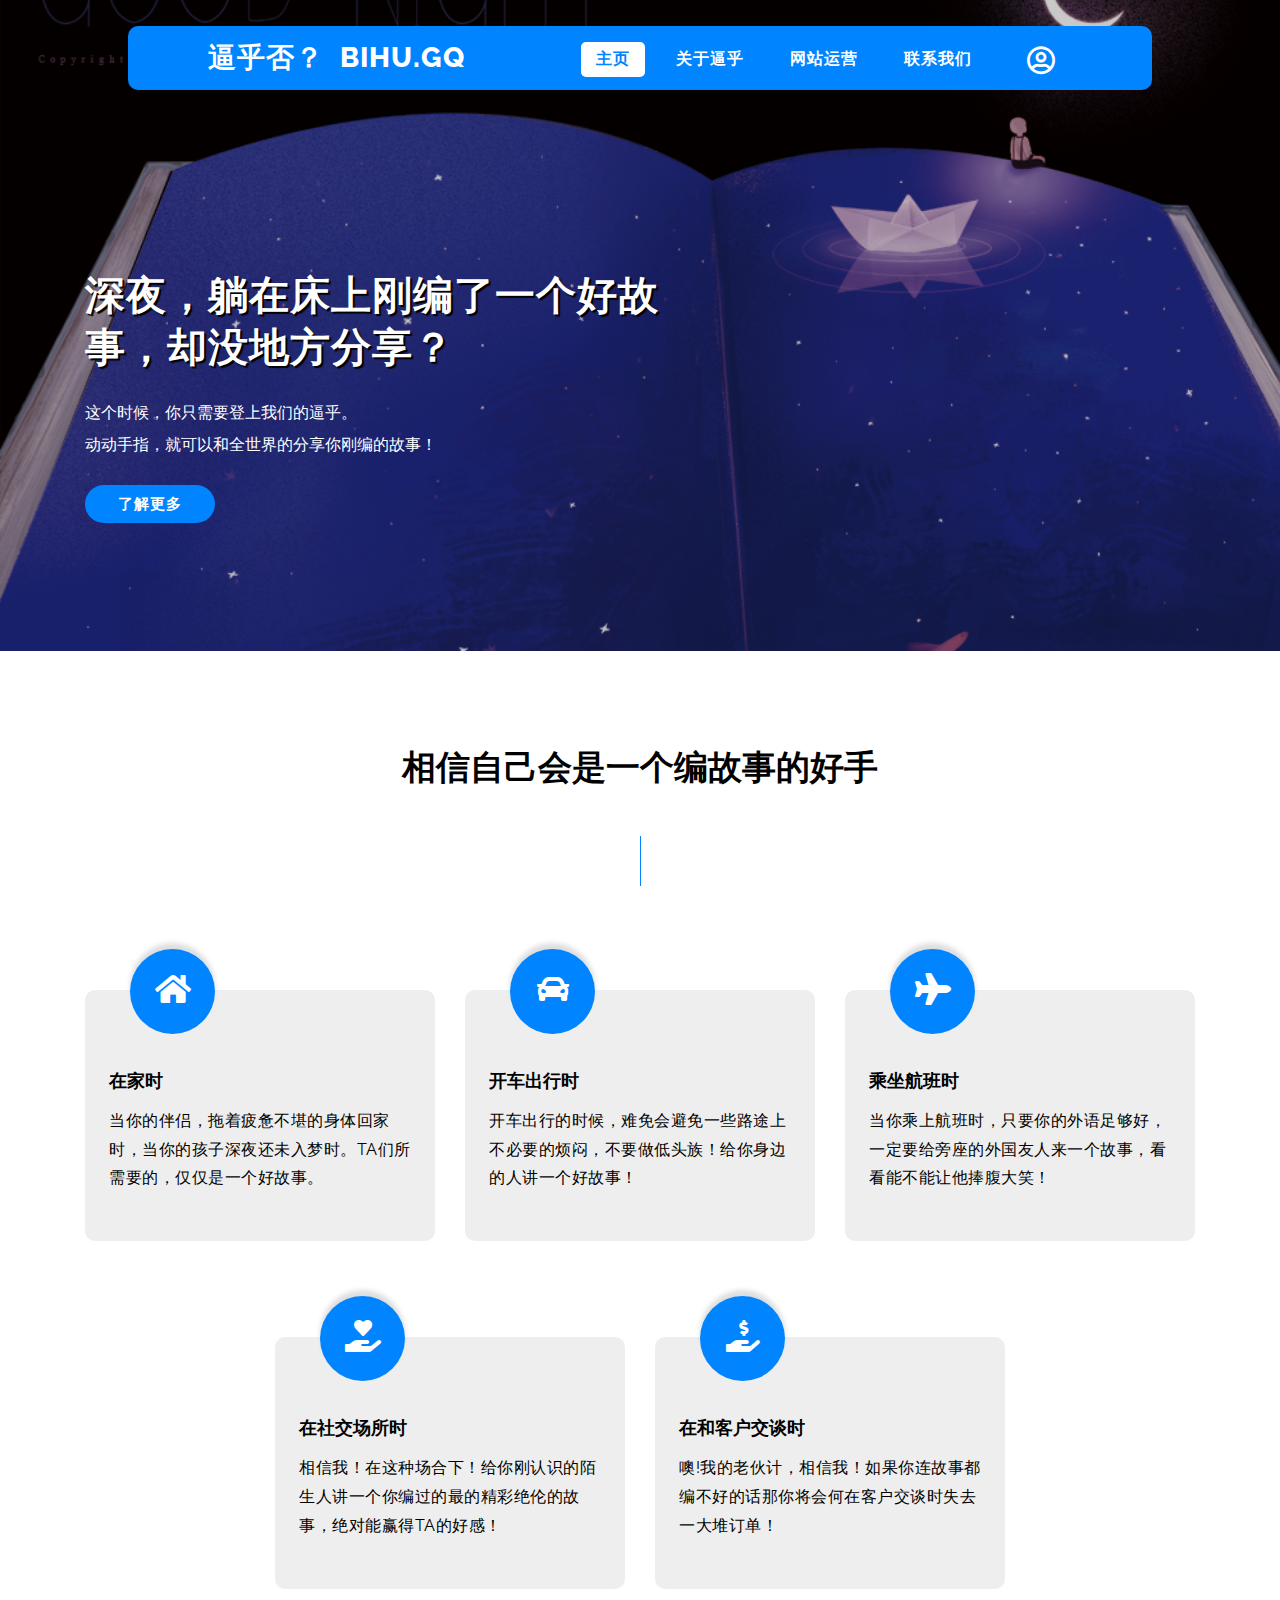
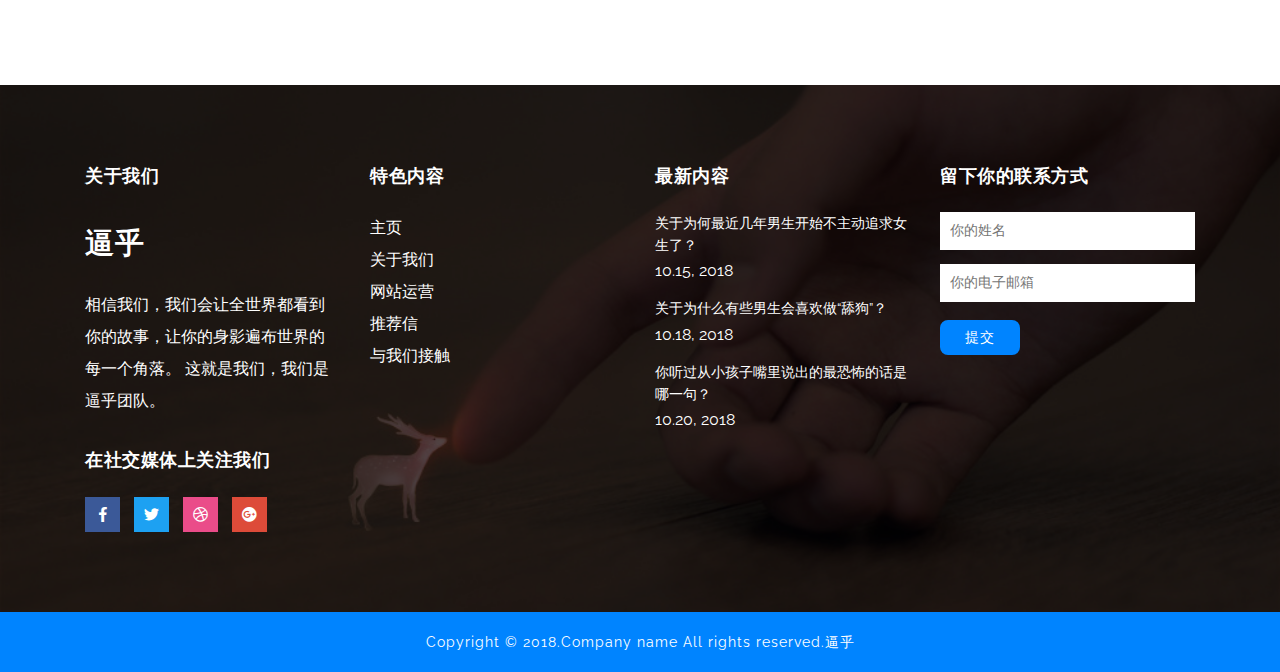
==== commit 9741674e: "Update index.html" ====
--- a/index.html
+++ b/index.html
@@ -243,11 +243,11 @@
                         </ul>
                     </div>
                     <div class="col-lg-3 footv4-left">
-                        <h3>newsletter</h3>
+                       <h3>留下你的联系方式</h3>
                         <form action="#" method="post">
-                            <input type="text" placeholder="Your name" name="name" required>
-                            <input type="email" placeholder="Your Email" name="email" required>
-                            <input type="submit" value="Submit">
+                            <input type="text" placeholder="你的姓名" name="name" required>
+                            <input type="email" placeholder="你的电子邮箱" name="email" required>
+                            <input type="submit" value="提交">
                         </form>
                     </div>
                 </div>
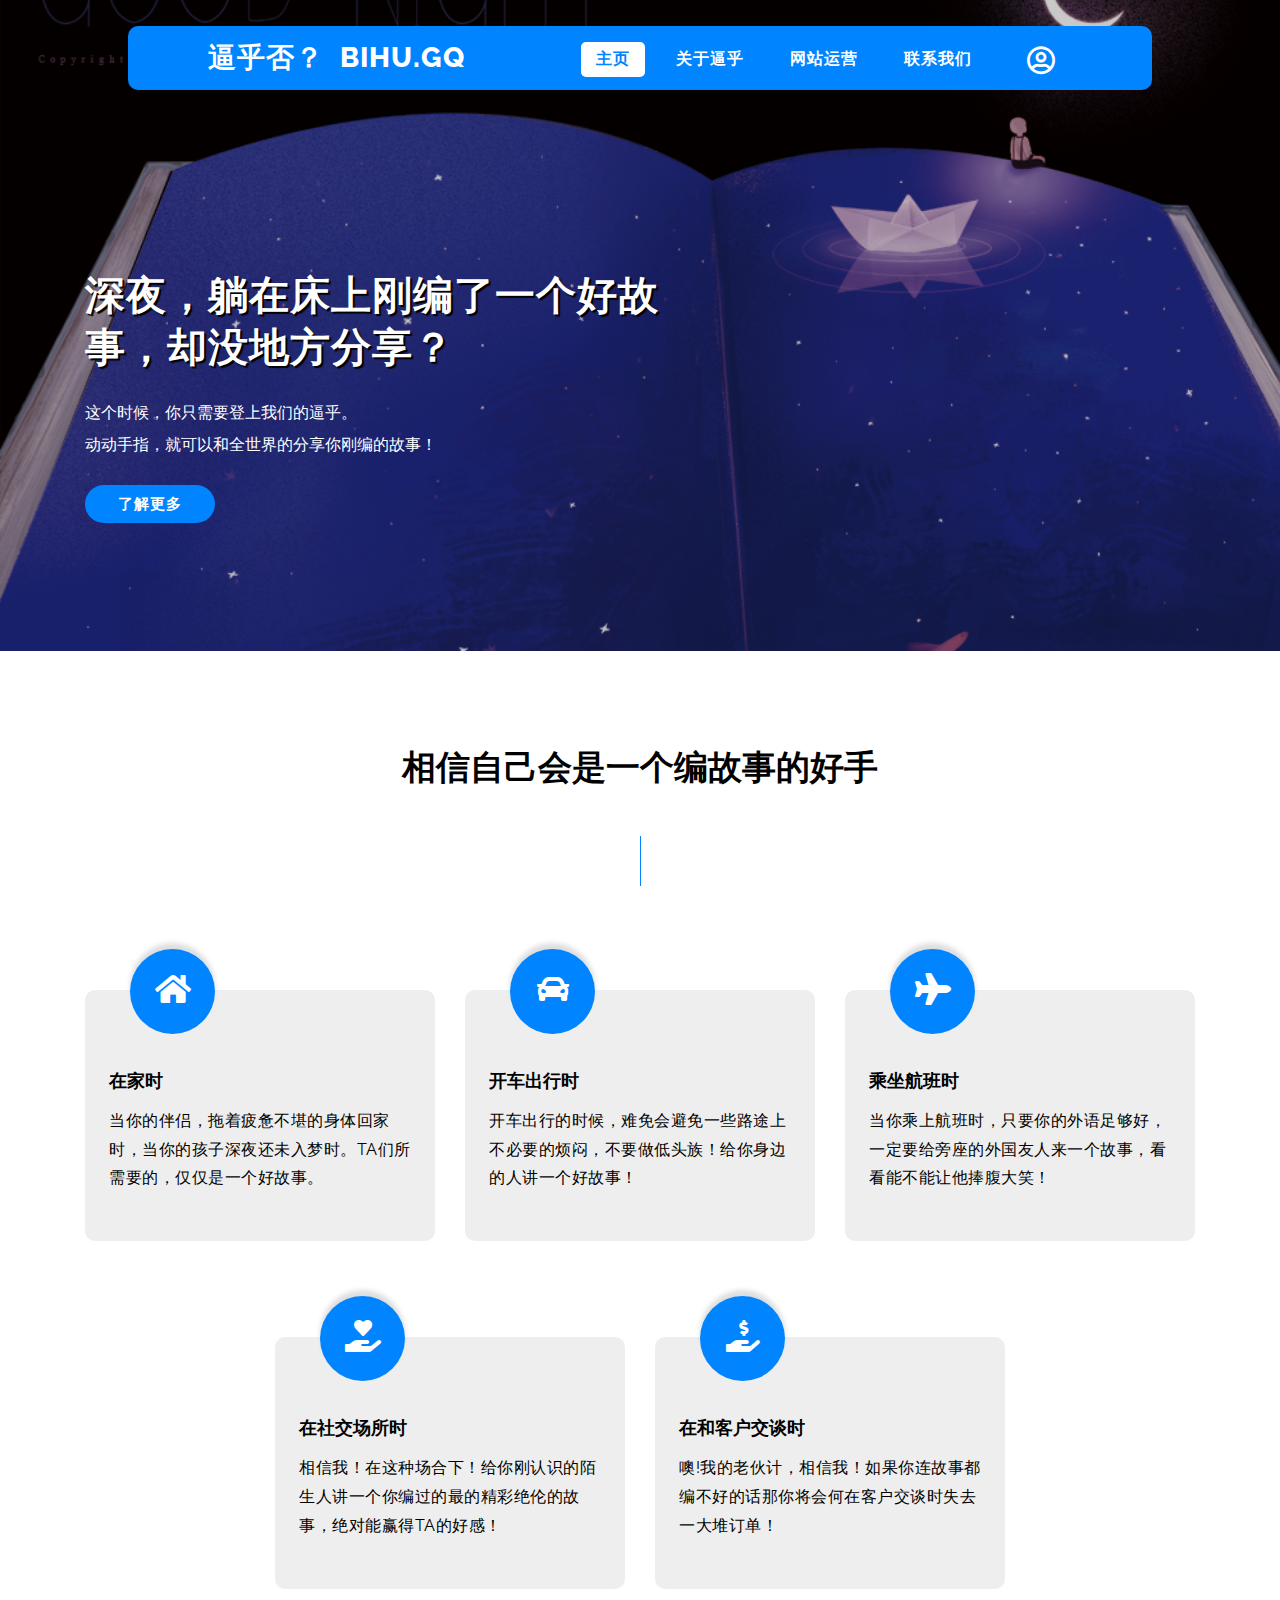
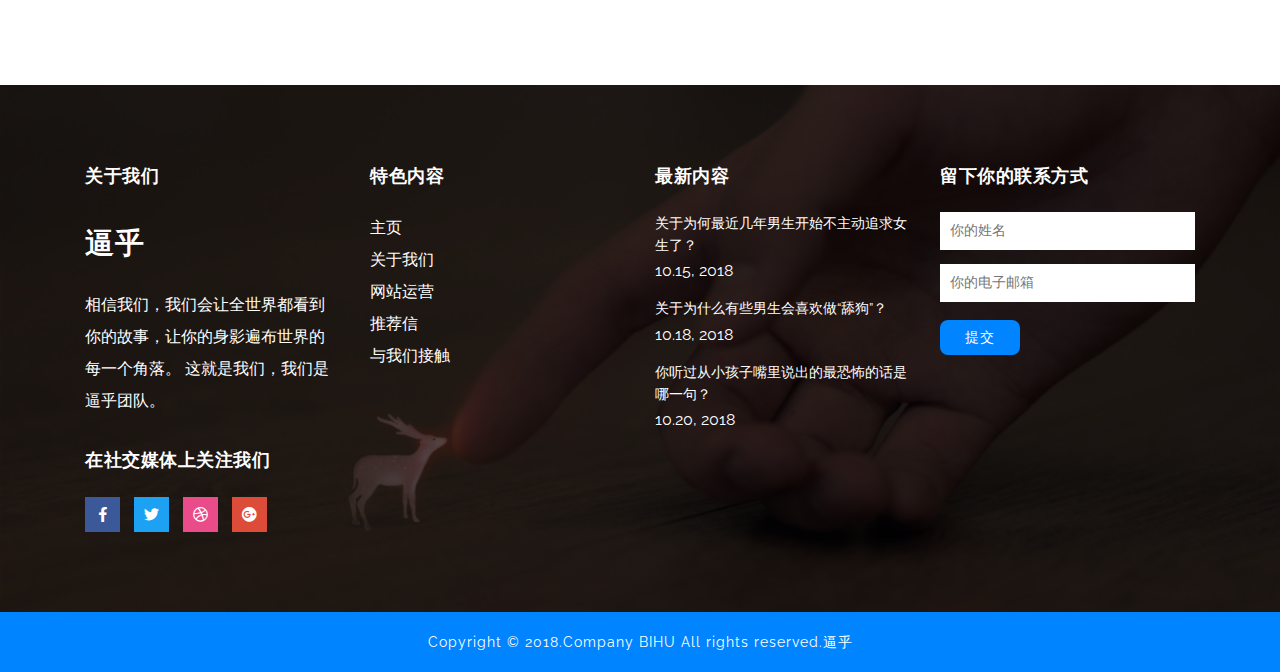
==== commit 6882229c: "Update index.html" ====
--- a/index.html
+++ b/index.html
@@ -2,7 +2,7 @@
 <html lang="zxx">
 
 <head>
-    <title>Home</title>
+    <title>主页</title>
     <meta name="viewport" content="width=device-width, initial-scale=1">
     <meta charset="utf-8" />
     <meta name="keywords" content="" />
@@ -258,7 +258,7 @@
 
     <!-- //footer -->
     <div class="cpy-right">
-        <p>Copyright &copy; 2018.Company name All rights reserved.<a  href="http://www.bihu.gq/">逼乎</a>
+        <p>Copyright &copy; 2018.Company BIHU All rights reserved.<a  href="http://www.bihu.gq/">逼乎</a>
         </p>
     </div>
 </body>
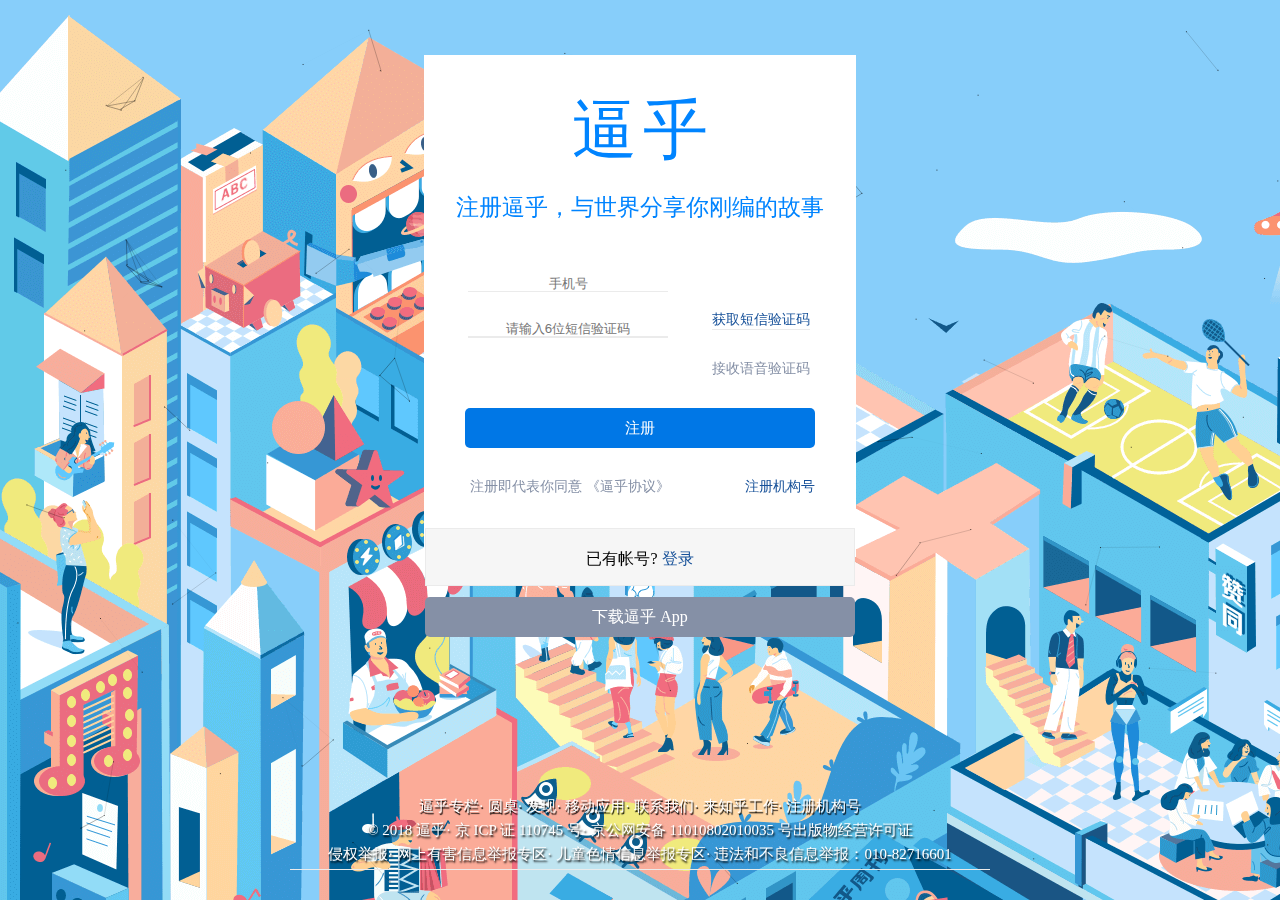
==== commit 02a350c5: "Add files via upload" ====
--- a/index.html
+++ b/index.html
@@ -1,266 +1,101 @@
 <!DOCTYPE html>
-<html lang="zxx">
+<html>
 
-<head>
-    <title>主页</title>
-    <meta name="viewport" content="width=device-width, initial-scale=1">
-    <meta charset="utf-8" />
-    <meta name="keywords" content="" />
-    <script>
-        addEventListener("load", function () {
-            setTimeout(hideURLbar, 0);
-        }, false);
+	<head>
+		<meta charset="utf-8" />
+		<title>逼乎 - 编出更好的故事</title>
+		<link rel="shortcut icon" type="image/x-icon" href="favicon.ico">
+		<link rel="stylesheet" type="text/css" href="css/index.css">
+		<script type="text/javascript" src="js/index.js"></script>
+	</head>
 
-        function hideURLbar() {
-            window.scrollTo(0, 1);
-        }
-    </script>
-    <!-- Custom Theme files -->
-    <link href="css/bootstrap.css" type="text/css" rel="stylesheet" media="all">
-    <link href="css/style.css" type="text/css" rel="stylesheet" media="all">
-    <!-- how it works -->
-    <link href="css/timeline.css" type="text/css" rel="stylesheet" media="all">
-    <!-- grid hover -->
-    <link href="css/hover.css" type="text/css" rel="stylesheet" media="all">
-    <!-- font-awesome icons -->
-    <link href="css/fontawesome-all.min.css" rel="stylesheet">
-    <!-- //Custom Theme files -->
-    <!-- online-fonts -->
-    <link href="http://fonts.googleapis.com/css?family=Raleway:100,100i,200,200i,300,300i,400,400i,500,500i,600,600i,700,700i,800,800i,900,900i"
-        rel="stylesheet">
-    <!-- //online-fonts -->
-</head>
+	<body>
+	<!-- 背景动画 -->
+<canvas id="c_n9" width="1920" height="990" style="position: fixed; top: 0px; left: 0px; z-index: -1; opacity: 0.5;"></canvas>
+<script src="js/canvas-nest.min.js"></script>
+		<div class="content">
+			<div class="main">
+				<div class="SignHeader" style="padding-bottom:5px;">
+					<span style="font-size:65px ;">逼</span>
+					<span style="font-size:65px ;">乎</span>
+					<div class="Signslogen"> 注册逼乎，与世界分享你刚编的故事</div>
+				</div>
+				<div class="tel">
+					<!--<div class="num">
+						<select>
+							<option>中国 +86</option>
+							<option>美国 +1</option>
+							<option>英国 +44</option>
+							<option>新加坡 +65</option>
+							<option>其他...</option>
+							<option>其他...</option>
+							<option>其他...</option>
+							<option>其他...</option>
+							<option>其他...</option>
+							<option>其他...</option>
+							<option>其他...</option>
+							<option>其他...</option>
+							<option>其他...</option>
+							<option>其他...</option>
+							<option>其他...</option>
+							<option>其他...</option>
+							<option>其他...</option>
+							<option>其他...</option>
+							<option>其他...</option>
+							<option>其他...</option>
+							<option>其他...</option>
+							<option>其他...</option>
+							<option>其他...</option>
+						</select>
+					</div>-->
+					<div class="telnum"><input type="text" placeholder="手机号"  id="phone" /></div>
+				</div>
+				<div class="mess">
+					<div class="message"><input type="text" placeholder="请输入6位短信验证码" /></div>
+					<div class="getmess" onclick="upperCase()" >
+						<a href="#">获取短信验证码</a>
+					</div>
+				</div>
+				<div class="voice">
+					<a href="#">接收语音验证码</a>
+				</div>
+				<button class="register" onclick="zhuce()">注册</button>
+				<div class="zhuce">
+					<div class="xieyi">注册即代表你同意
+						<a href="#">《逼乎协议》</a>
+					</div>
+					<div class="jigouhao">
+						<a href="#">注册机构号</a>
+					</div>
+				</div>
+				<div class="login">
+					<div class="logina">已有帐号?
+						<a href="login.html">登录</a>
+					</div>
+				</div>
+			</div>
+			<button class="download">				下载逼乎 App			</button>
+			<div class="foot">
+				<div class="one">
+					<a href="#" target="_blank">逼乎专栏·</a>
+					<a href="#" target="_blank">圆桌·</a>
+					<a href="#" target="_blank">发现·</a>
+					<a href="#" target="_blank">移动应用·</a>
+					<a href="#" target="_blank">联系我们·</a>
+					<a href="#" target="_blank">来知乎工作·</a>
+					<a href="#" target="_blank">注册机构号</a>
+				</div>
+				<div class="two"> &copy; 2018 逼乎·
+					<a href="#" target="_blank">京 ICP 证 110745 号·</a> 京公网安备 11010802010035
+					<a href="#" target="_blank">号出版物经营许可证</a>
+				</div>
+				<div class="three">
+					<a href="#" target="_blank">侵权举报·</a>
+					<a href="#" target="_blank">网上有害信息举报专区·</a>
+					<a href="#" target="_blank">儿童色情信息举报专区·</a> 违法和不良信息举报：010-82716601 </div>
+				<hr />
+			</div>
+		</div>
+	</body>
 
-<body>
-    <!-- banner -->
-    <div class="banner" id="home">
-        <!-- header -->
-        <header>
-            <nav class="navbar navbar-expand-lg navbar-light bg-gradient-secondary">
-                <h1>
-                    <a class="navbar-brand text-white" href="index.html">
-                        逼乎否？&nbsp;&nbsp;BiHu.gq
-                    </a>
-                </h1>
-                <button class="navbar-toggler ml-md-auto" type="button" data-toggle="collapse" data-target="#navbarSupportedContent"
-                    aria-controls="navbarSupportedContent" aria-expanded="false" aria-label="Toggle navigation">
-                    <span class="navbar-toggler-icon"></span>
-                </button>
-                <div class="collapse navbar-collapse" id="navbarSupportedContent">
-                    <ul class="navbar-nav ml-lg-auto text-center">
-                        <li class="nav-item active  mr-lg-3 mt-lg-0 mt-3">
-                            <a class="nav-link" href="index.html">主页
-                                <span class="sr-only">(current)</span>
-                            </a>
-                        </li>
-                        <li class="nav-item  mr-lg-3 mt-lg-0 mt-3">
-                            <a class="nav-link scroll" href="#about">关于逼乎</a>
-                        </li>
-                        <li class="nav-item dropdown mr-lg-3 mt-lg-0 mt-3">
-                            <a class="nav-link dropdown-toggle" href="#" id="navbarDropdown" role="button" data-toggle="dropdown"
-                                aria-haspopup="true" aria-expanded="false">
-                                网站运营
-                            </a>                        
-                        </li>
-                        <li class="nav-item mr-lg-3 mt-lg-0 mt-3">
-                            <a class="nav-link scroll" href="#contact">联系我们</a>
-                        </li>
-                        <li>
-                        	<a href="join.html">
-                        		
-                        		<button type="button" class="btn  ml-lg-2 w3ls-btn" data-toggle="modal" aria-pressed="false"
-                        		    data-target="#exampleModal">
-                        		    <i class="far fa-user-circle"></i>
-                        		</button>
-                        	</a>
-                        </li>
-                    </ul>
-                </div>
-
-            </nav>
-        </header>
-        <!-- //header -->
-        <div class="container">
-            <div class="banner-text">
-                <div class="slider-info">
-                    <h3>深夜，躺在床上刚编了一个好故事，却没地方分享？</h3>
-                    <p class="text-white mt-sm-4 mt-2">这个时候，你只需要登上我们的逼乎。</br>动动手指，就可以和全世界的分享你刚编的故事！</p>
-                    <a class="btn btn-primary mt-4 agile-link-bnr scroll" href="#about" role="button">了解更多</a>
-                </div>
-            </div>
-        </div>
-    </div>
-    <!-- //banner -->
-    <!-- about -->
-    <div class="about-w3sec py-sm-5" id="about">
-        <div class="container py-5">
-            <div class="title-section pb-4">
-                <h3 class="main-title-agile">相信自己会是一个编故事的好手</h3>
-                <span class="title-line">
-                </span>
-            </div>
-            <div class="ins-sec1">
-                <div class="row">
-                    <div class="col-lg-4">
-                        <div class="abt-block mb-lg-0 mb-5">
-                            <div class="serv_abs serv_bottom">
-                                <i class="fas fa-home"></i>
-                            </div>
-                            <h3>在家时</h3>
-                            <p>当你的伴侣，拖着疲惫不堪的身体回家时，当你的孩子深夜还未入梦时。TA们所需要的，仅仅是一个好故事。</p>
-                        </div>
-                    </div>
-                    <div class="col-lg-4 my-lg-0 my-md-5">
-                        <div class="abt-block">
-                            <div class="serv_abs serv_bottom">
-                                <i class="fas fa-car"></i>
-                            </div>
-                            <h3>开车出行时</h3>
-                            <p>开车出行的时候，难免会避免一些路途上不必要的烦闷，不要做低头族！给你身边的人讲一个好故事！</p>
-                        </div>
-                    </div>
-                    <div class="col-lg-4 mt-lg-0 mt-md-5">
-                        <div class="abt-block mt-md-0 mt-5">
-                            <div class="serv_abs serv_bottom">
-                                <i class="fas fa-plane"></i>
-                            </div>
-                            <h3>乘坐航班时</h3>
-                            <p>当你乘上航班时，只要你的外语足够好，一定要给旁座的外国友人来一个故事，看看能不能让他捧腹大笑！</p>
-                        </div>
-                    </div>
-                </div>
-                <div class="row mt-lg-5">
-                    <div class="col-lg-8 mx-auto mt-5">
-                        <div class="row">
-                            <div class="col-lg-6 my-lg-0 my-md-5">
-                                <div class="abt-block">
-                                    <div class="serv_abs  serv_bottom">
-                                        <i class="fas fa-hand-holding-heart"></i>
-                                    </div>
-                                    <h3>在社交场所时</h3>
-                                    <p>相信我！在这种场合下！给你刚认识的陌生人讲一个你编过的最的精彩绝伦的故事，绝对能赢得TA的好感！
-                                    </p>
-                                </div>
-                            </div>
-                            <div class="col-lg-6 mt-lg-0 mt-5">
-                                <div class="abt-block">
-                                    <div class="serv_abs  serv_bottom">
-                                        <i class="fas fa-hand-holding-usd"></i>
-                                    </div>
-                                    <h3>在和客户交谈时</h3>
-                                    <p>噢!我的老伙计，相信我！如果你连故事都编不好的话那你将会何在客户交谈时失去一大堆订单！
-                                    </p>
-                                </div>
-                            </div>
-                        </div>
-                    </div>
-                </div>
-            </div>
-        </div>
-    </div>
-    <!-- //about -->
-    <!-- footer -->
-    <div class="footerv4-w3ls" id="footer">
-        <div class="footerv4-top">
-            <div class="container">
-                <div class="row">
-                    <div class="col-lg-3 col-sm-6 footv4-left">
-                        <h3>关于我们</h3>
-                        <h2>
-                            <a href="index.html">逼乎</a>
-                        </h2>
-                        <p class="text-white">相信我们，我们会让全世界都看到你的故事，让你的身影遍布世界的每一个角落。
-                            这就是我们，我们是逼乎团队。</p>
-                        <div class="footerv4-social">
-                            <h3>在社交媒体上关注我们</h3>
-                            <ul>
-                                <li>
-                                    <a href="#">
-                                        <span class="fab fa-facebook-f icon_facebook"></span>
-                                    </a>
-                                </li>
-                                <li>
-                                    <a href="#">
-                                        <span class="fab fa-twitter icon_twitter"></span>
-                                    </a>
-                                </li>
-                                <li>
-                                    <a href="#">
-                                        <span class="fab fa-dribbble icon_dribbble"></span>
-                                    </a>
-                                </li>
-                                <li>
-                                    <a href="#">
-                                        <span class="fab fa-google-plus icon_g_plus"></span>
-                                    </a>
-                                </li>
-                            </ul>
-                        </div>
-                        <!-- //footer social -->
-
-                    </div>
-                    <div class="col-lg-3 col-sm-6 footv4-content mt-sm-0 mt-4">
-                        <h3>特色内容</h3>
-                        <ul class="v4-content">
-                            <li>
-                                <a href="index.html">主页</a>
-                            </li>
-                            <li>
-                                <a href="#about" class="scroll">关于我们</a>
-                            </li>
-                            <li>
-                                <a href="#work" class="scroll">网站运营</a>
-                            </li>
-                            <li>
-                                <a href="#testi" class="scroll">推荐信</a>
-                            </li>
-                            <li>
-                                <a href="#contact" class="scroll">与我们接触</a>
-                            </li>
-                        </ul>
-                    </div>
-                    <div class="col-lg-3 footv4-left fv4-g3 my-lg-0 my-4">
-                        <h3>最新内容</h3>
-                        <ul class="v4-rel">
-                            <li>
-                                <a href="#">
-                                    关于为何最近几年男生开始不主动追求女生了？
-                                </a>
-                                <p class="text-white">10.15, 2018</p>
-                            </li>
-                            <li>
-                                <a href="#">
-                                    关于为什么有些男生会喜欢做“舔狗”？
-                                </a>
-                                <p class="text-white">10.18, 2018</p>
-                            </li>
-                            <li>
-                                <a href="#">
-                                    你听过从小孩子嘴里说出的最恐怖的话是哪一句？
-                                </a>
-                                <p class="text-white"> 10.20, 2018</p>
-                            </li>
-                        </ul>
-                    </div>
-                    <div class="col-lg-3 footv4-left">
-                       <h3>留下你的联系方式</h3>
-                        <form action="#" method="post">
-                            <input type="text" placeholder="你的姓名" name="name" required>
-                            <input type="email" placeholder="你的电子邮箱" name="email" required>
-                            <input type="submit" value="提交">
-                        </form>
-                    </div>
-                </div>
-            </div>
-            <!-- /footerv4-top -->
-        </div>
-    </div>
-
-    <!-- //footer -->
-    <div class="cpy-right">
-        <p>Copyright &copy; 2018.Company BIHU All rights reserved.<a  href="http://www.bihu.gq/">逼乎</a>
-        </p>
-    </div>
-</body>
-
-</html>
+</html>--- a/css/index.css
+++ b/css/index.css
@@ -0,0 +1,213 @@
+			* {
+				margin: 0;
+				padding: 0;
+				background-repeat: no-repeat;
+				background-attachment: fixed;
+				text-align: center;
+			}
+			
+			body {
+				background-image: url(../img/bg.png);
+				background-color: lightskyblue;
+			}
+			
+			.main {
+				margin: 55px auto 30px auto;
+				height: 500px;
+				width: 430px;
+				border: 1px solid white;
+				background-color: white;
+			}
+			
+			.SignHeader {
+				margin: 30px auto 0 auto;
+				color: #0084FF;
+				font-family: "黑体";
+				font-size: 23px;
+			}
+			
+			.Signslogen {
+				margin: 18px auto 38px auto;
+			}
+			
+			.download {
+				background-color: #8590A6;
+				color: white;
+				font-family: "黑体";
+				font-size: 16px;
+				margin: 10px auto;
+				width: 430px;
+				height: 40px;
+				cursor: pointer;
+				border-radius: 5px;
+				border: none;
+			}
+			
+			.tel {}
+			
+			.num {
+				margin: auto 0 auto 33px;
+				float: left;
+				height: 45px;
+				width: 110px;
+			}
+			
+			.telnum {
+				float: right;
+				height: 45px;
+				width: 387px;
+				text-align: left;
+			}
+			
+			.mess {
+				width: 450px;
+				height: 60px;
+			}
+			
+			.message {
+				margin: auto 43px;
+				border: 0 solid #EBEBEB;
+				border-bottom: 1px solid #EBEBEB;
+				float: left;
+			}
+			
+			.getmess {
+				margin: auto 65px auto auto;
+				border: 0 solid #EBEBEB;
+				border-bottom: 1px solid #EBEBEB;
+				float: right;
+				font-size: 14px;
+				/*color:#175199;*/
+			}
+			
+			.voice {
+				float: right;
+				margin: 30px 45px 30px auto;
+				font-size: 14px;
+			}
+			
+			.register {
+				width: 350px;
+				height: 40px;
+				font-size: 15px;
+				background-color: #0077E6;
+				color: white;
+				cursor: pointer;
+				border-radius: 5px;
+				border: none;
+			}
+			
+			.zhuce {
+				margin: 30px auto 80px 45px;
+				font-size: 14px;
+			}
+			
+			.xieyi {
+				float: left;
+				color: #8590A6;
+			}
+			
+			.jigouhao {
+				float: right;
+				margin: auto 40px auto auto;
+				color: #175199;
+			}
+			
+			.getmess a:link,
+			.getmess a:visited,
+			.getmess a:active,
+			.getmess a:hover,
+			.login a:link,
+			.login a:visited,
+			.login a:active,
+			.login a:hover,
+			.jigouhao a:link,
+			.jigouhao a:visited,
+			.jigouhao a:active,
+			.jigouhao a:hover {
+				text-decoration: none;
+				color: #175199;
+			}
+			
+			.voice a:link,
+			.voice a:visited,
+			.voice a:active,
+			.voice a:hover,
+			.xieyi a:link,
+			.xieyi a:visited,
+			.xieyi a:active,
+			.xieyi a:hover {
+				text-decoration: none;
+				color: #8590A6;
+			}
+			
+			.login {
+				height: 56px;
+				background-color: #F6F6F6;
+				border: 1px solid #ebebeb;
+			}
+			
+			.logina {
+				font-family: "黑体";
+				font-size: 16px;
+				margin: 20px auto auto auto;
+			}
+			
+			.foot {
+				font-size: 15px;
+				font-family: "黑体";
+				color: white;
+				margin: auto;
+				width: 700px;
+				height: 50px;
+				margin-top: 150px;
+			}
+			
+			.foot a:link {
+				color: white;
+				text-decoration: none;
+			}
+			
+			.foot a:visited {
+				color: white;
+			}
+			
+			.font a:active,
+			.font a:hover {
+				/*未知原因 无效*/
+				color: red;
+				text-decoration: underline;
+			}
+			
+			hr {
+				/*设置默认横线必须加height并设边框为零*/
+				background-color: #EBEBEB;
+				height: 1px;
+				border: 0;
+			}
+			
+			.one {
+				text-shadow: 1px 2px 1px #000;
+				margin: 80px auto 5px;
+				auto;
+			}
+			
+			.two,
+			.three {
+				text-shadow: 1px 2px 2px #000;
+				margin: 5px auto;
+			}
+			
+			input {
+				border: 0;
+				border-bottom: 1px solid #EBEBEB;
+				padding: 10px 0 0 0;
+			}
+			
+			.message input {
+				width: 200px;
+			}
+			
+			.telnum input {
+				width: 200px;
+			}